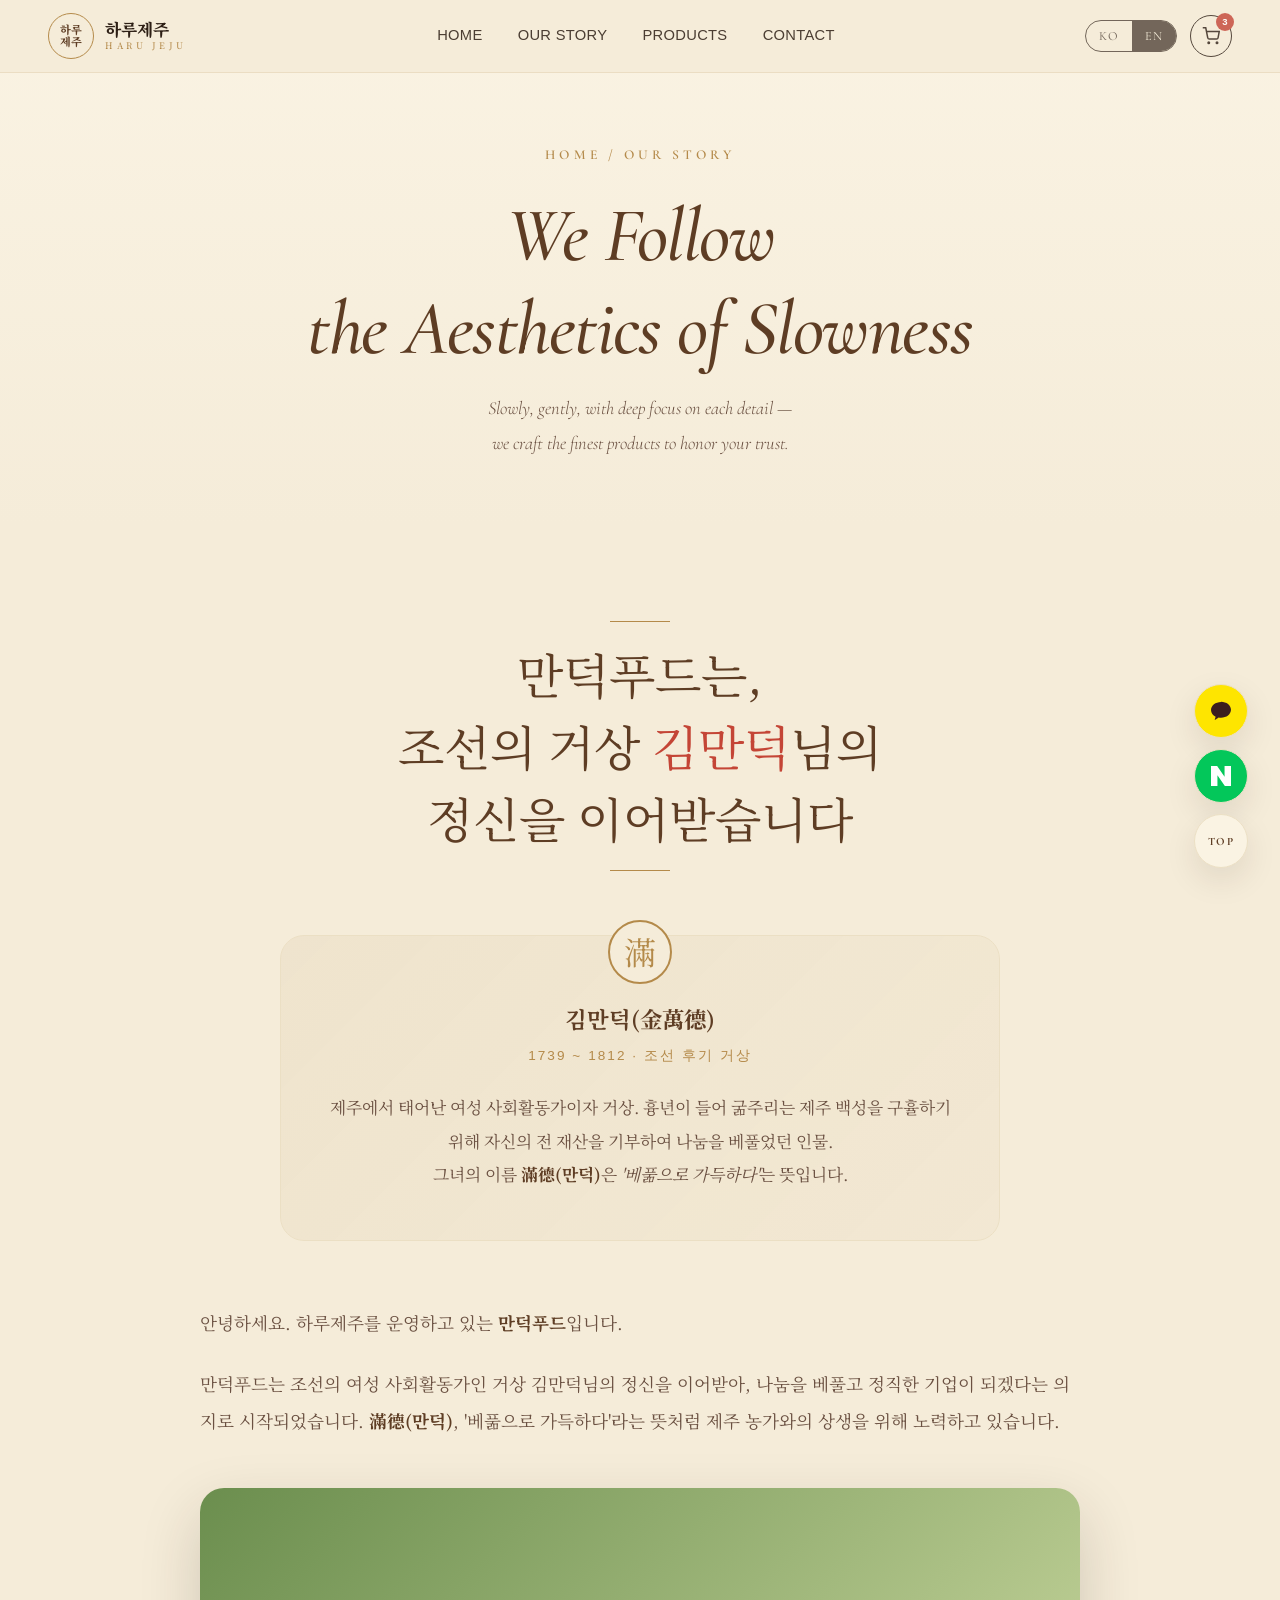
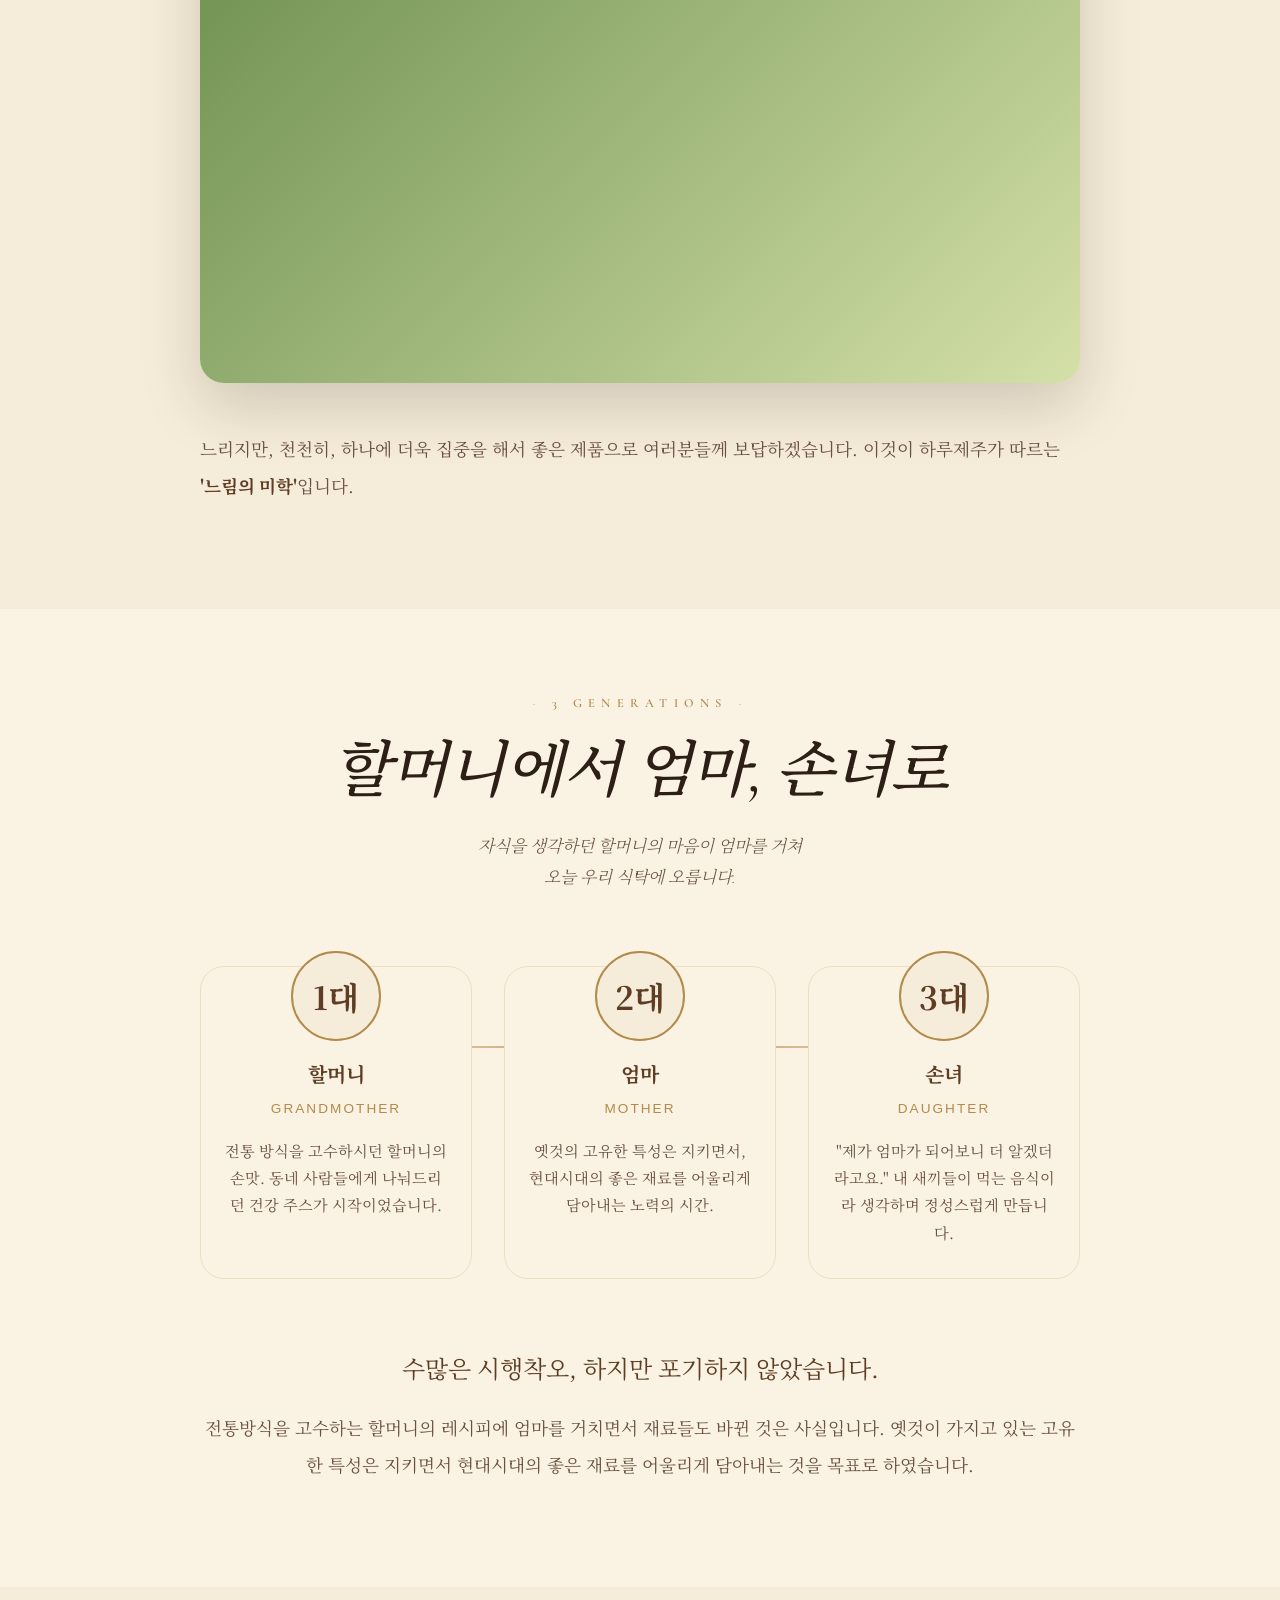
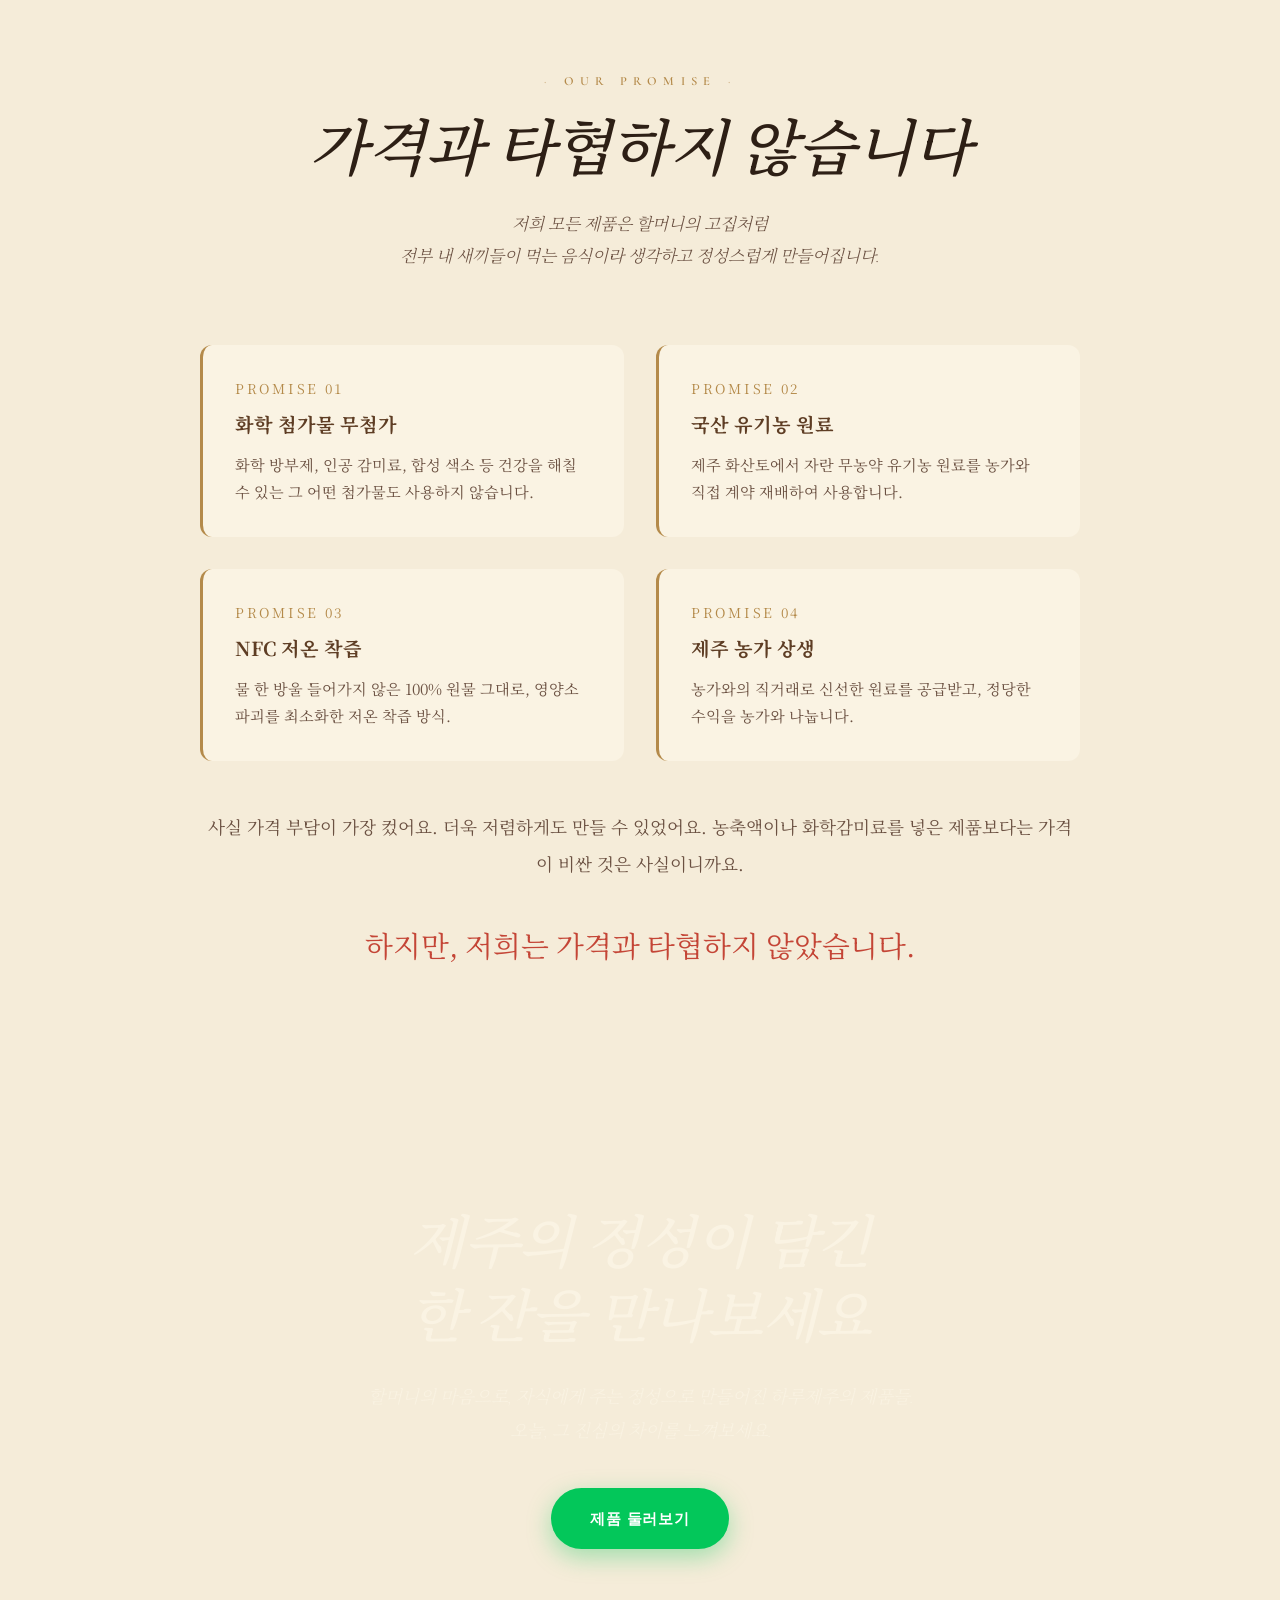
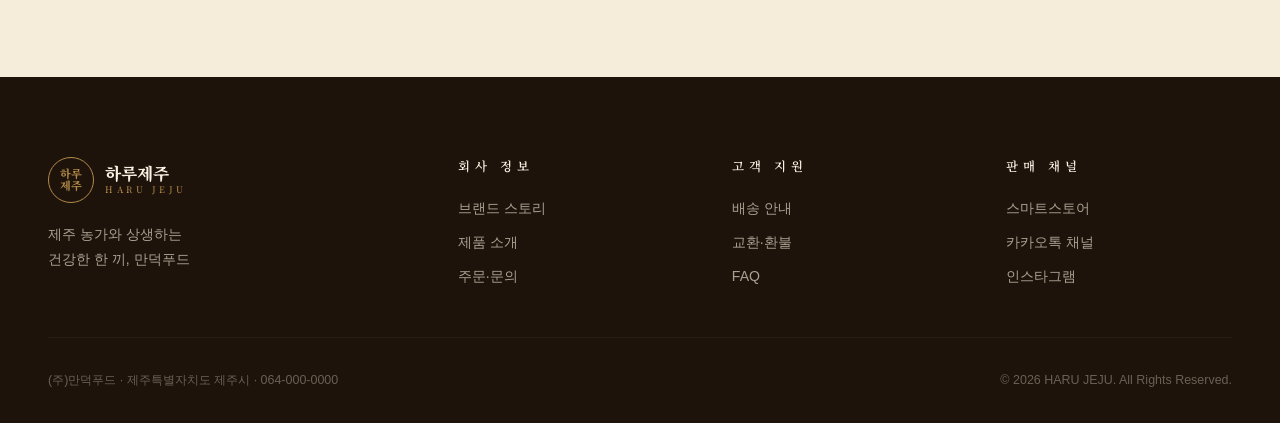
==== pages/about.html @ b0484d88 "Add files via upload" ====
<!DOCTYPE html>
<html lang="ko">
<head>
<meta charset="UTF-8">
<meta name="viewport" content="width=device-width, initial-scale=1.0">
<title>브랜드 스토리 | 하루제주 HARU JEJU</title>
<meta name="description" content="조선 거상 김만덕의 정신을 이어 받은 만덕푸드. 할머니에서 엄마, 그리고 손녀로 이어지는 3대 레시피와 제주 농가와의 상생 이야기.">
<link rel="stylesheet" href="../css/style.css">
<link rel="icon" type="image/svg+xml" href="data:image/svg+xml,%3Csvg xmlns='http://www.w3.org/2000/svg' viewBox='0 0 100 100'%3E%3Ccircle cx='50' cy='50' r='45' fill='%23f5ecd9' stroke='%23b48a4a' stroke-width='3'/%3E%3Ctext x='50' y='62' text-anchor='middle' font-size='40' font-family='serif' fill='%235e3d24' font-weight='bold'%3E하%3C/text%3E%3C/svg%3E">
<style>
  /* About-page only */
  .page-hero {
    padding: 9rem 0 4rem;
    text-align: center;
    background: linear-gradient(180deg, var(--color-paper-light), var(--color-paper));
  }
  .page-hero h1 {
    font-family: var(--font-hand);
    font-size: clamp(3rem, 6vw, 5rem);
    color: var(--color-brown-dark);
    line-height: 1.2;
    margin-bottom: 1rem;
  }
  .page-hero .breadcrumb {
    color: var(--color-gold);
    font-size: 0.85rem;
    letter-spacing: 0.3em;
    text-transform: uppercase;
    margin-bottom: 1.5rem;
  }
  .page-hero p {
    font-family: var(--font-serif);
    font-size: 1.15rem;
    color: var(--color-ink-light);
    max-width: 30em;
    margin: 0 auto;
    line-height: 1.9;
  }

  .story-section {
    padding: 5rem 0;
  }
  .story-section.alt { background: var(--color-paper-light); }

  .story-block {
    max-width: 880px;
    margin: 0 auto;
  }

  .story-block .quote {
    font-family: var(--font-hand);
    font-size: clamp(2rem, 4vw, 3rem);
    color: var(--color-brown-dark);
    text-align: center;
    line-height: 1.5;
    margin-bottom: 3rem;
    position: relative;
  }
  .story-block .quote::before,
  .story-block .quote::after {
    content: '';
    display: block;
    width: 60px; height: 1px;
    background: var(--color-gold);
    margin: 1rem auto;
  }

  .story-block .quote .em { color: var(--color-accent); }

  .story-block p {
    font-family: var(--font-serif);
    font-size: 1.1rem;
    line-height: 2.1;
    color: var(--color-ink-light);
    margin-bottom: 1.5rem;
  }

  .story-block p strong {
    color: var(--color-brown-dark);
    font-weight: 700;
  }

  .story-block .image-wrap {
    margin: 3rem 0;
    border-radius: var(--radius-lg);
    overflow: hidden;
    box-shadow: var(--shadow-lg);
    aspect-ratio: 16/10;
    background-size: cover;
    background-position: center;
  }

  /* 3대 레시피 타임라인 */
  .timeline {
    display: grid;
    grid-template-columns: repeat(3, 1fr);
    gap: 2rem;
    margin: 4rem 0;
    position: relative;
  }
  .timeline::before {
    content: '';
    position: absolute;
    top: 80px;
    left: 12%; right: 12%;
    height: 2px;
    background: linear-gradient(to right, transparent, var(--color-gold), transparent);
    z-index: 0;
  }

  .timeline-item {
    text-align: center;
    background: var(--color-paper-light);
    padding: 2rem 1.5rem;
    border-radius: var(--radius-lg);
    border: 1px solid var(--color-paper-dark);
    position: relative;
    z-index: 1;
  }

  .timeline-item .gen-circle {
    width: 90px; height: 90px;
    border-radius: 50%;
    background: var(--color-paper);
    border: 2.5px solid var(--color-gold);
    margin: -3rem auto 1rem;
    display: grid; place-items: center;
    font-family: var(--font-hand);
    font-size: 2rem;
    font-weight: 700;
    color: var(--color-brown-dark);
  }

  .timeline-item h3 {
    font-family: var(--font-serif);
    font-size: 1.25rem;
    color: var(--color-brown-dark);
    margin-bottom: 0.5rem;
  }

  .timeline-item .role {
    color: var(--color-gold);
    font-size: 0.85rem;
    letter-spacing: 0.15em;
    text-transform: uppercase;
    margin-bottom: 1rem;
  }

  .timeline-item p {
    font-size: 0.95rem;
    color: var(--color-ink-light);
    line-height: 1.8;
    margin: 0;
  }

  /* 김만덕 인용 */
  .manduk-callout {
    background:
      linear-gradient(135deg, rgba(180, 138, 74, 0.08), rgba(180, 138, 74, 0.04));
    border: 1px solid var(--color-paper-dark);
    border-radius: var(--radius-lg);
    padding: 3rem;
    text-align: center;
    margin: 4rem auto;
    max-width: 720px;
    position: relative;
  }
  .manduk-callout::before {
    content: '滿';
    position: absolute;
    top: -1rem; left: 50%;
    transform: translateX(-50%);
    background: var(--color-paper);
    width: 60px; height: 60px;
    display: grid; place-items: center;
    font-family: var(--font-serif);
    font-size: 2rem;
    color: var(--color-gold);
    border: 2px solid var(--color-gold);
    border-radius: 50%;
  }
  .manduk-callout .name {
    font-family: var(--font-serif);
    font-size: 1.4rem;
    color: var(--color-brown-dark);
    margin: 1rem 0 0.5rem;
    font-weight: 700;
  }
  .manduk-callout .epoch {
    font-size: 0.85rem;
    color: var(--color-gold);
    letter-spacing: 0.15em;
    margin-bottom: 1.5rem;
  }
  .manduk-callout p {
    font-family: var(--font-serif);
    font-size: 1.05rem;
    line-height: 2;
    color: var(--color-ink-light);
    margin: 0;
  }

  /* 약속 섹션 */
  .promise-grid {
    display: grid;
    grid-template-columns: repeat(2, 1fr);
    gap: 2rem;
    margin: 3rem 0;
  }
  .promise-card {
    background: var(--color-paper-light);
    padding: 2rem;
    border-radius: var(--radius-md);
    border-left: 3px solid var(--color-gold);
  }
  .promise-card .num {
    font-family: var(--font-serif);
    font-size: 0.85rem;
    color: var(--color-gold);
    letter-spacing: 0.2em;
    margin-bottom: 0.5rem;
  }
  .promise-card h4 {
    font-family: var(--font-serif);
    font-size: 1.2rem;
    color: var(--color-brown-dark);
    margin-bottom: 0.7rem;
    font-weight: 700;
  }
  .promise-card p {
    font-size: 0.95rem;
    color: var(--color-ink-light);
    line-height: 1.8;
    margin: 0;
  }

  @media (max-width: 768px) {
    .timeline { grid-template-columns: 1fr; }
    .timeline::before { display: none; }
    .promise-grid { grid-template-columns: 1fr; }
    .manduk-callout { padding: 2rem 1.5rem; }
  }
</style>
</head>
<body>

<!-- ===== Header ===== -->
<header class="site-header">
  <div class="container header-inner">
    <a href="../index.html" class="brand-logo">
      <span class="logo-mark">하루<br>제주</span>
      <span class="logo-text">
        <span class="ko">하루제주</span>
        <span class="en">HARU JEJU</span>
      </span>
    </a>
    <nav>
      <ul class="main-nav">
        <li><a href="../index.html" data-i18n="nav.home">홈</a></li>
        <li><a href="about.html" data-i18n="nav.about">브랜드 스토리</a></li>
        <li><a href="products.html" data-i18n="nav.products">제품</a></li>
        <li><a href="order.html" data-i18n="nav.order">주문·문의</a></li>
      </ul>
    </nav>
    <div class="header-actions">
      <div class="lang-switch" role="group" aria-label="Language switcher">
        <button class="lang-btn active" data-lang="ko">KO</button>
        <button class="lang-btn" data-lang="en">EN</button>
      </div>
      <a href="https://smartstore.naver.com/mandukfood" target="_blank" rel="noopener" class="btn-cart" aria-label="Cart">
        <svg width="18" height="18" viewBox="0 0 24 24" fill="none" stroke="currentColor" stroke-width="2"><circle cx="9" cy="21" r="1"/><circle cx="20" cy="21" r="1"/><path d="M1 1h4l2.68 13.39a2 2 0 0 0 2 1.61h9.72a2 2 0 0 0 2-1.61L23 6H6"/></svg>
        <span class="cart-count">3</span>
      </a>
    </div>
  </div>
</header>

<!-- ===== Page Hero ===== -->
<section class="page-hero">
  <div class="container">
    <div class="breadcrumb fade-in" data-i18n="about.breadcrumb">HOME / BRAND STORY</div>
    <h1 class="fade-in delay-1" data-i18n="about.hero.title">우리는<br>느림의 미학을 따릅니다</h1>
    <p class="fade-in delay-2" data-i18n="about.hero.subtitle">
      느리지만, 천천히, 하나에 더욱 집중해서<br>
      좋은 제품으로 여러분께 보답하겠습니다.
    </p>
  </div>
</section>

<!-- ===== 김만덕 정신 ===== -->
<section class="story-section">
  <div class="container">
    <div class="story-block">
      <p class="quote reveal">
        만덕푸드는,<br>조선의 거상 <span class="em">김만덕</span>님의<br>정신을 이어받습니다
      </p>

      <div class="manduk-callout reveal">
        <div class="name">김만덕(金萬德)</div>
        <div class="epoch">1739 ~ 1812 · 조선 후기 거상</div>
        <p>
          제주에서 태어난 여성 사회활동가이자 거상. 흉년이 들어 굶주리는
          제주 백성을 구휼하기 위해 자신의 전 재산을 기부하여
          나눔을 베풀었던 인물.<br>
          그녀의 이름 <strong>滿德(만덕)</strong>은 <em>'베풂으로 가득하다'</em>는 뜻입니다.
        </p>
      </div>

      <p>
        안녕하세요. 하루제주를 운영하고 있는 <strong>만덕푸드</strong>입니다.
      </p>
      <p>
        만덕푸드는 조선의 여성 사회활동가인 거상 김만덕님의 정신을 이어받아,
        나눔을 베풀고 정직한 기업이 되겠다는 의지로 시작되었습니다.
        <strong>滿德(만덕)</strong>, '베풂으로 가득하다'라는 뜻처럼
        제주 농가와의 상생을 위해 노력하고 있습니다.
      </p>

      <div class="image-wrap reveal" style="background-image: url('../images/kids-farm.jpg'), linear-gradient(135deg, #6b8e4e, #d4e0a8); aspect-ratio: 16/9;"></div>

      <p>
        느리지만, 천천히, 하나에 더욱 집중을 해서
        좋은 제품으로 여러분들께 보답하겠습니다.
        이것이 하루제주가 따르는 <strong>'느림의 미학'</strong>입니다.
      </p>
    </div>
  </div>
</section>

<!-- ===== 3대 레시피 ===== -->
<section class="story-section alt">
  <div class="container">
    <div class="section-head reveal">
      <span class="label">3 GENERATIONS</span>
      <h2>할머니에서 엄마, 손녀로</h2>
      <p>자식을 생각하던 할머니의 마음이 엄마를 거쳐<br>오늘 우리 식탁에 오릅니다.</p>
    </div>

    <div class="story-block">
      <div class="timeline">
        <div class="timeline-item reveal">
          <div class="gen-circle">1대</div>
          <h3>할머니</h3>
          <div class="role">GRANDMOTHER</div>
          <p>
            전통 방식을 고수하시던 할머니의 손맛.
            동네 사람들에게 나눠드리던
            건강 주스가 시작이었습니다.
          </p>
        </div>
        <div class="timeline-item reveal">
          <div class="gen-circle">2대</div>
          <h3>엄마</h3>
          <div class="role">MOTHER</div>
          <p>
            옛것의 고유한 특성은 지키면서,
            현대시대의 좋은 재료를 어울리게
            담아내는 노력의 시간.
          </p>
        </div>
        <div class="timeline-item reveal">
          <div class="gen-circle">3대</div>
          <h3>손녀</h3>
          <div class="role">DAUGHTER</div>
          <p>
            "제가 엄마가 되어보니 더 알겠더라고요."
            내 새끼들이 먹는 음식이라 생각하며
            정성스럽게 만듭니다.
          </p>
        </div>
      </div>

      <p style="text-align:center; font-family: var(--font-hand); font-size: 1.5rem; color: var(--color-brown-dark); margin: 3rem 0 1rem;">
        수많은 시행착오, 하지만 포기하지 않았습니다.
      </p>
      <p style="text-align:center;">
        전통방식을 고수하는 할머니의 레시피에 엄마를 거치면서 재료들도 바뀐 것은 사실입니다.
        옛것이 가지고 있는 고유한 특성은 지키면서 현대시대의 좋은 재료를 어울리게
        담아내는 것을 목표로 하였습니다.
      </p>
    </div>
  </div>
</section>

<!-- ===== 우리의 약속 ===== -->
<section class="story-section">
  <div class="container">
    <div class="section-head reveal">
      <span class="label">OUR PROMISE</span>
      <h2>가격과 타협하지 않습니다</h2>
      <p>저희 모든 제품은 할머니의 고집처럼<br>전부 내 새끼들이 먹는 음식이라 생각하고 정성스럽게 만들어집니다.</p>
    </div>

    <div class="story-block">
      <div class="promise-grid">
        <div class="promise-card reveal">
          <div class="num">PROMISE 01</div>
          <h4>화학 첨가물 무첨가</h4>
          <p>
            화학 방부제, 인공 감미료, 합성 색소 등
            건강을 해칠 수 있는 그 어떤 첨가물도 사용하지 않습니다.
          </p>
        </div>
        <div class="promise-card reveal">
          <div class="num">PROMISE 02</div>
          <h4>국산 유기농 원료</h4>
          <p>
            제주 화산토에서 자란 무농약 유기농 원료를
            농가와 직접 계약 재배하여 사용합니다.
          </p>
        </div>
        <div class="promise-card reveal">
          <div class="num">PROMISE 03</div>
          <h4>NFC 저온 착즙</h4>
          <p>
            물 한 방울 들어가지 않은 100% 원물 그대로,
            영양소 파괴를 최소화한 저온 착즙 방식.
          </p>
        </div>
        <div class="promise-card reveal">
          <div class="num">PROMISE 04</div>
          <h4>제주 농가 상생</h4>
          <p>
            농가와의 직거래로 신선한 원료를 공급받고,
            정당한 수익을 농가와 나눕니다.
          </p>
        </div>
      </div>

      <p style="text-align:center; margin-top:3rem;">
        사실 가격 부담이 가장 컸어요. 더욱 저렴하게도 만들 수 있었어요.
        농축액이나 화학감미료를 넣은 제품보다는 가격이 비싼 것은 사실이니까요.
      </p>
      <p style="text-align:center; font-family: var(--font-hand); font-size: 1.8rem; color: var(--color-accent); margin-top: 2rem;">
        하지만, 저희는 가격과 타협하지 않았습니다.
      </p>
    </div>
  </div>
</section>

<!-- ===== CTA ===== -->
<section class="section-cta">
  <div class="container">
    <div class="cta-content reveal">
      <h2>제주의 정성이 담긴<br>한 잔을 만나보세요</h2>
      <p>할머니의 마음으로, 자식에게 주는 정성으로 만들어진 하루제주의 제품들.<br>
        오늘, 그 진심의 차이를 느껴보세요.</p>
      <a href="products.html" class="btn btn-naver">
        제품 둘러보기
      </a>
    </div>
  </div>
</section>

<!-- ===== Footer (간략) ===== -->
<footer class="site-footer">
  <div class="container">
    <div class="footer-grid">
      <div class="footer-brand">
        <a href="../index.html" class="brand-logo">
          <span class="logo-mark">하루<br>제주</span>
          <span class="logo-text">
            <span class="ko">하루제주</span>
            <span class="en">HARU JEJU</span>
          </span>
        </a>
        <p>제주 농가와 상생하는<br>건강한 한 끼, 만덕푸드</p>
      </div>
      <div class="footer-col">
        <h4>회사 정보</h4>
        <ul>
          <li><a href="about.html">브랜드 스토리</a></li>
          <li><a href="products.html">제품 소개</a></li>
          <li><a href="order.html">주문·문의</a></li>
        </ul>
      </div>
      <div class="footer-col">
        <h4>고객 지원</h4>
        <ul>
          <li><a href="order.html#shipping">배송 안내</a></li>
          <li><a href="order.html#exchange">교환·환불</a></li>
          <li><a href="order.html#faq">FAQ</a></li>
        </ul>
      </div>
      <div class="footer-col">
        <h4>판매 채널</h4>
        <ul>
          <li><a href="https://smartstore.naver.com/mandukfood" target="_blank" rel="noopener">스마트스토어</a></li>
          <li><a href="#">카카오톡 채널</a></li>
          <li><a href="#">인스타그램</a></li>
        </ul>
      </div>
    </div>
    <div class="footer-bottom">
      <div>(주)만덕푸드 · 제주특별자치도 제주시 · 064-000-0000</div>
      <div>© 2026 HARU JEJU. All Rights Reserved.</div>
    </div>
  </div>
</footer>

<div class="fab-group">
    <a href="https://pf.kakao.com/" target="_blank" rel="noopener" class="fab kakao">
    <svg width="24" height="24" viewBox="0 0 24 24" fill="currentColor"><path d="M12 3C6.48 3 2 6.58 2 11c0 2.83 1.83 5.31 4.6 6.74-.13.46-.81 2.84-.85 3.06 0 0-.02.14.07.19s.2.01.2.01c.27-.04 3.13-2.04 3.62-2.39.78.12 1.59.2 2.36.2 5.52 0 10-3.58 10-8s-4.48-8-10-8z"/></svg>
  </a>
  <a href="https://smartstore.naver.com/mandukfood" target="_blank" rel="noopener" class="fab naver">
    <svg width="20" height="20" viewBox="0 0 24 24" fill="currentColor"><path d="M16.273 12.845L7.376 0H0v24h7.726V11.156L16.624 24H24V0h-7.727v12.845z"/></svg>
  </a>
  <button class="fab top">TOP</button>
</div>

<script src="../js/i18n.js"></script>
<script src="../js/main.js"></script>
</body>
</html>
---- css/style.css ----
/* ============================================
   하루제주 (HARU JEJU) - Cinematic v2
   ============================================ */

@import url('https://fonts.googleapis.com/css2?family=Cormorant+Garamond:wght@300;400;500;600;700&family=Nanum+Myeongjo:wght@400;700;800&family=Noto+Serif+KR:wght@300;400;500;700;900&family=Gaegu:wght@400;700&family=Pretendard:wght@300;400;500;600;700;800&display=swap');

:root {
  /* Brand Colors */
  --paper: #f5ecd9;
  --paper-light: #faf3e3;
  --paper-dark: #ebdfc4;
  --ink: #2d1f15;
  --ink-mid: #4a3528;
  --ink-light: #6b5142;
  --brown: #8b5e3c;
  --brown-dark: #5e3d24;
  --gold: #b48a4a;
  --gold-light: #d4b478;
  --jeju-green: #6b8e4e;
  --jeju-green-dark: #4a6b35;
  --stone: #6e6357;
  --accent: #c44536;
  --white: #ffffff;
  --black: #000000;

  /* Typography */
  --font-serif-ko: 'Noto Serif KR', 'Nanum Myeongjo', serif;
  --font-serif-en: 'Cormorant Garamond', 'Noto Serif KR', serif;
  --font-sans: 'Pretendard', 'Noto Sans KR', -apple-system, sans-serif;
  --font-hand: 'Gaegu', 'Nanum Pen Script', cursive;

  /* Layout */
  --container-max: 1320px;
  --container-pad: clamp(1.25rem, 4vw, 3rem);
  --section-pad: clamp(5rem, 10vw, 9rem);

  /* Effects */
  --shadow-sm: 0 2px 12px rgba(45, 31, 21, 0.06);
  --shadow-md: 0 12px 32px rgba(45, 31, 21, 0.1);
  --shadow-lg: 0 24px 60px rgba(45, 31, 21, 0.18);
  --shadow-xl: 0 40px 80px rgba(45, 31, 21, 0.25);

  --radius-sm: 6px;
  --radius-md: 12px;
  --radius-lg: 24px;
  --radius-pill: 999px;

  --ease: cubic-bezier(0.2, 0.8, 0.2, 1);
  --ease-soft: cubic-bezier(0.4, 0, 0.2, 1);

  /* Backward-compat aliases (for inline styles in sub-pages) */
  --color-paper: var(--paper);
  --color-paper-light: var(--paper-light);
  --color-paper-dark: var(--paper-dark);
  --color-ink: var(--ink);
  --color-ink-light: var(--ink-light);
  --color-brown-dark: var(--brown-dark);
  --color-gold: var(--gold);
  --color-accent: var(--accent);
  --font-serif: var(--font-serif-ko);
  --font-hand: var(--font-serif-ko);
}

* { box-sizing: border-box; margin: 0; padding: 0; }

html { scroll-behavior: smooth; font-size: 16px; }

body {
  font-family: var(--font-sans);
  color: var(--ink);
  background: var(--paper);
  line-height: 1.65;
  letter-spacing: -0.01em;
  overflow-x: hidden;
  -webkit-font-smoothing: antialiased;
}

body.lang-en {
  letter-spacing: 0;
}

img { max-width: 100%; height: auto; display: block; }
a { color: inherit; text-decoration: none; transition: color 0.3s var(--ease); }
button { font-family: inherit; cursor: pointer; border: none; background: none; }

/* ============================================
   Container
   ============================================ */
.container {
  width: 100%;
  max-width: var(--container-max);
  margin: 0 auto;
  padding: 0 var(--container-pad);
}

/* ============================================
   Header — Transparent over Hero
   ============================================ */
.site-header {
  position: fixed;
  top: 0; left: 0; right: 0;
  z-index: 100;
  padding: 1.4rem 0;
  transition: all 0.4s var(--ease-soft);
}

.site-header.transparent {
  background: linear-gradient(180deg, rgba(0,0,0,0.35), transparent);
  color: var(--white);
}

.site-header.scrolled {
  background: rgba(245, 236, 217, 0.96);
  backdrop-filter: blur(16px);
  -webkit-backdrop-filter: blur(16px);
  border-bottom: 1px solid rgba(180, 138, 74, 0.15);
  padding: 0.8rem 0;
  color: var(--ink);
}

.header-inner {
  display: flex;
  align-items: center;
  justify-content: space-between;
  gap: 2rem;
}

.brand-logo {
  display: flex;
  align-items: center;
  gap: 0.7rem;
  font-family: var(--font-serif-ko);
  font-weight: 800;
}

.brand-logo .logo-mark {
  width: 46px; height: 46px;
  border-radius: 50%;
  background: rgba(245, 236, 217, 0.95);
  border: 1.5px solid var(--gold);
  display: grid; place-items: center;
  font-size: 0.7rem;
  line-height: 1.05;
  text-align: center;
  color: var(--brown-dark);
  font-weight: 800;
  letter-spacing: 0;
}

.transparent .brand-logo .logo-mark {
  background: rgba(255, 255, 255, 0.15);
  border-color: rgba(255, 255, 255, 0.6);
  color: var(--white);
  backdrop-filter: blur(8px);
}

.brand-logo .logo-text {
  display: flex;
  flex-direction: column;
  line-height: 1.05;
  font-size: 1.1rem;
}
.brand-logo .logo-text .ko { font-size: 1.05rem; }
.brand-logo .logo-text .en {
  font-size: 0.55rem;
  letter-spacing: 0.4em;
  font-weight: 500;
  color: var(--gold);
  margin-top: 2px;
}

.transparent .brand-logo .logo-text .en { color: rgba(255, 255, 255, 0.8); }

/* Navigation */
.main-nav {
  display: flex;
  gap: 2.2rem;
  list-style: none;
  font-size: 0.92rem;
  font-weight: 500;
  letter-spacing: 0.02em;
}

.main-nav a {
  position: relative;
  padding: 0.4rem 0;
  opacity: 0.85;
  transition: opacity 0.3s var(--ease);
}
.main-nav a:hover { opacity: 1; }
.main-nav a::after {
  content: '';
  position: absolute;
  left: 50%; bottom: -2px;
  width: 0; height: 1.5px;
  background: currentColor;
  transform: translateX(-50%);
  transition: width 0.3s var(--ease);
}
.main-nav a:hover::after { width: 100%; }

/* Header actions — language switch + cart */
.header-actions {
  display: flex;
  gap: 0.4rem;
  align-items: center;
}

.lang-switch {
  display: flex;
  align-items: center;
  border: 1px solid currentColor;
  border-radius: var(--radius-pill);
  overflow: hidden;
  opacity: 0.65;
  transition: opacity 0.3s var(--ease);
  font-family: var(--font-serif-en);
  font-size: 0.78rem;
  font-weight: 600;
  letter-spacing: 0.1em;
}
.lang-switch:hover { opacity: 1; }

.lang-btn {
  padding: 0.45rem 0.8rem;
  color: currentColor;
  transition: all 0.3s var(--ease);
  font-family: inherit;
  font-size: inherit;
  letter-spacing: inherit;
}
.lang-btn.active {
  background: currentColor;
  color: var(--paper);
}
.transparent .lang-btn.active { color: var(--ink); background: var(--white); }
.scrolled .lang-btn.active { color: var(--paper); background: var(--ink); }

.btn-cart {
  width: 42px; height: 42px;
  display: grid; place-items: center;
  border-radius: 50%;
  border: 1px solid currentColor;
  position: relative;
  opacity: 0.8;
  transition: all 0.3s var(--ease);
  margin-left: 0.4rem;
}
.btn-cart:hover { opacity: 1; transform: scale(1.05); }

.btn-cart .cart-count {
  position: absolute;
  top: -3px; right: -3px;
  background: var(--accent);
  color: white;
  font-size: 0.6rem;
  width: 18px; height: 18px;
  border-radius: 50%;
  display: grid; place-items: center;
  font-weight: 700;
}

.menu-toggle {
  display: none;
  width: 42px; height: 42px;
  border-radius: 50%;
  border: 1px solid currentColor;
  color: currentColor;
}

/* ============================================
   HERO — Cinematic Full-Screen
   ============================================ */
.hero {
  position: relative;
  min-height: 100vh;
  display: flex;
  align-items: center;
  justify-content: center;
  text-align: center;
  color: var(--white);
  overflow: hidden;
  isolation: isolate;
}

/* Hero Background — uses photo if available, otherwise rich gradient */
.hero-bg {
  position: absolute;
  inset: 0;
  z-index: -2;
  background-image:
    url('images/hero-cabbage-jeju.jpg');
  background-size: cover;
  background-position: center;
  /* Slow zoom animation */
  animation: heroZoom 20s var(--ease-soft) infinite alternate;
}

/* Beautiful fallback gradient if photo missing */
.hero-bg::before {
  content: '';
  position: absolute;
  inset: 0;
  background:
    radial-gradient(ellipse at 30% 30%, rgba(255, 195, 100, 0.5) 0%, transparent 50%),
    radial-gradient(ellipse at 70% 60%, rgba(107, 142, 78, 0.7) 0%, transparent 60%),
    linear-gradient(135deg, #2d4a2d 0%, #5e7c3e 30%, #b48a4a 70%, #d4a76a 100%);
  z-index: -1;
}

@keyframes heroZoom {
  0% { transform: scale(1); }
  100% { transform: scale(1.08); }
}

/* Dark overlay for text legibility */
.hero-overlay {
  position: absolute;
  inset: 0;
  z-index: -1;
  background:
    linear-gradient(180deg, rgba(0,0,0,0.35) 0%, rgba(0,0,0,0.15) 35%, rgba(0,0,0,0.45) 100%),
    linear-gradient(135deg, rgba(94, 61, 36, 0.25), rgba(45, 31, 21, 0.4));
}

/* Subtle grain texture */
.hero-overlay::after {
  content: '';
  position: absolute;
  inset: 0;
  opacity: 0.15;
  mix-blend-mode: overlay;
  background-image: url("data:image/svg+xml,%3Csvg viewBox='0 0 200 200' xmlns='http://www.w3.org/2000/svg'%3E%3Cfilter id='n'%3E%3CfeTurbulence type='fractalNoise' baseFrequency='0.85' numOctaves='2' stitchTiles='stitch'/%3E%3C/filter%3E%3Crect width='100%25' height='100%25' filter='url(%23n)'/%3E%3C/svg%3E");
}

.hero-content {
  position: relative;
  z-index: 1;
  max-width: 920px;
  padding: 8rem var(--container-pad) 6rem;
}

.hero-eyebrow {
  display: inline-flex;
  align-items: center;
  gap: 1rem;
  font-family: var(--font-serif-en);
  font-size: 0.78rem;
  letter-spacing: 0.5em;
  font-weight: 500;
  text-transform: uppercase;
  margin-bottom: 2rem;
  opacity: 0.85;
}
.hero-eyebrow::before,
.hero-eyebrow::after {
  content: '';
  width: 40px; height: 1px;
  background: rgba(255, 255, 255, 0.7);
}

.hero-title {
  font-family: var(--font-serif-ko);
  font-weight: 300;
  font-size: clamp(2.5rem, 7vw, 5.8rem);
  line-height: 1.18;
  letter-spacing: -0.02em;
  margin-bottom: 2rem;
  text-shadow: 0 2px 20px rgba(0, 0, 0, 0.3);
}

body.lang-en .hero-title {
  font-family: var(--font-serif-en);
  font-weight: 400;
  font-size: clamp(2.8rem, 8vw, 6.8rem);
  letter-spacing: -0.01em;
  line-height: 1.05;
}

.hero-title .line {
  display: block;
}
.hero-title .em {
  font-weight: 700;
  font-style: italic;
}

.hero-subtitle {
  font-family: var(--font-serif-ko);
  font-size: clamp(1rem, 1.4vw, 1.2rem);
  line-height: 1.9;
  font-weight: 300;
  opacity: 0.95;
  max-width: 28em;
  margin: 0 auto 3rem;
  text-shadow: 0 2px 12px rgba(0, 0, 0, 0.3);
}

body.lang-en .hero-subtitle {
  font-family: var(--font-serif-en);
  font-size: clamp(1.05rem, 1.4vw, 1.25rem);
  font-style: italic;
  font-weight: 400;
}

.hero-cta {
  display: flex;
  gap: 1rem;
  justify-content: center;
  flex-wrap: wrap;
}

/* Buttons */
.btn {
  display: inline-flex;
  align-items: center;
  gap: 0.7rem;
  padding: 1.05rem 2.4rem;
  border-radius: var(--radius-pill);
  font-weight: 600;
  font-size: 0.95rem;
  letter-spacing: 0.05em;
  transition: all 0.4s var(--ease);
  border: 1.5px solid transparent;
  white-space: nowrap;
  cursor: pointer;
  font-family: inherit;
}

.btn-primary {
  background: var(--white);
  color: var(--ink);
  box-shadow: 0 8px 24px rgba(0, 0, 0, 0.18);
}
.btn-primary:hover {
  background: var(--paper-light);
  transform: translateY(-2px);
  box-shadow: 0 16px 40px rgba(0, 0, 0, 0.22);
}

.btn-outline {
  background: rgba(255, 255, 255, 0.08);
  color: var(--white);
  border-color: rgba(255, 255, 255, 0.5);
  backdrop-filter: blur(8px);
}
.btn-outline:hover {
  background: rgba(255, 255, 255, 0.15);
  border-color: var(--white);
}

.btn-dark {
  background: var(--brown-dark);
  color: var(--paper-light);
  box-shadow: var(--shadow-md);
}
.btn-dark:hover {
  background: var(--ink);
  transform: translateY(-2px);
  box-shadow: var(--shadow-lg);
}

.btn-secondary {
  background: transparent;
  color: var(--brown-dark);
  border-color: var(--brown-dark);
}
.btn-secondary:hover {
  background: var(--brown-dark);
  color: var(--paper-light);
}

.btn-naver {
  background: #03c75a;
  color: white;
  box-shadow: 0 8px 24px rgba(3, 199, 90, 0.35);
}
.btn-naver:hover {
  background: #02b250;
  transform: translateY(-2px);
}

/* Hero scroll indicator */
.hero-scroll {
  position: absolute;
  bottom: 2.5rem;
  left: 50%;
  transform: translateX(-50%);
  display: flex;
  flex-direction: column;
  align-items: center;
  gap: 0.7rem;
  font-family: var(--font-serif-en);
  font-size: 0.7rem;
  letter-spacing: 0.4em;
  opacity: 0.7;
  z-index: 1;
}
.hero-scroll::after {
  content: '';
  width: 1px;
  height: 50px;
  background: linear-gradient(to bottom, currentColor, transparent);
  animation: scrollLine 2s infinite;
}
@keyframes scrollLine {
  0% { transform: scaleY(0); transform-origin: top; }
  50% { transform: scaleY(1); transform-origin: top; }
  50.01% { transform-origin: bottom; }
  100% { transform: scaleY(0); transform-origin: bottom; }
}

/* ============================================
   Section Headers
   ============================================ */
section { position: relative; }

.section-head {
  text-align: center;
  margin-bottom: 4.5rem;
}

.section-head .label {
  display: inline-block;
  font-family: var(--font-serif-en);
  color: var(--gold);
  font-size: 0.78rem;
  letter-spacing: 0.5em;
  text-transform: uppercase;
  margin-bottom: 1.2rem;
  font-weight: 600;
}
.section-head .label::before,
.section-head .label::after {
  content: '·';
  color: var(--gold);
  margin: 0 0.7rem;
  opacity: 0.5;
}

.section-head h2 {
  font-family: var(--font-serif-ko);
  font-size: clamp(2rem, 4.5vw, 3.4rem);
  line-height: 1.3;
  letter-spacing: -0.02em;
  color: var(--ink);
  margin-bottom: 1.2rem;
  font-weight: 400;
}
body.lang-en .section-head h2 {
  font-family: var(--font-serif-en);
  font-weight: 500;
  font-style: italic;
  font-size: clamp(2.2rem, 5vw, 3.8rem);
}

.section-head p {
  font-family: var(--font-serif-ko);
  font-size: 1.05rem;
  color: var(--ink-light);
  max-width: 38em;
  margin: 0 auto;
  line-height: 1.9;
  font-weight: 300;
}
body.lang-en .section-head p {
  font-family: var(--font-serif-en);
  font-style: italic;
}

/* ============================================
   Brand Story Section
   ============================================ */
.section-story {
  padding: var(--section-pad) 0;
  background: var(--paper);
  position: relative;
}

.section-story::before {
  content: '';
  position: absolute;
  top: 0; left: 0; right: 0;
  height: 80px;
  background: linear-gradient(to bottom, rgba(0,0,0,0.05), transparent);
  pointer-events: none;
}

.story-grid {
  display: grid;
  grid-template-columns: 1fr 1.15fr;
  gap: 5rem;
  align-items: center;
}

.story-image {
  aspect-ratio: 3/4;
  border-radius: var(--radius-lg);
  background-size: cover;
  background-position: center;
  background-image: url('images/kids-farm.jpg');
  background-color: var(--jeju-green-dark);
  box-shadow: var(--shadow-lg);
  position: relative;
  overflow: hidden;
}
.story-image::before {
  content: '';
  position: absolute;
  inset: 0;
  background:
    linear-gradient(180deg, transparent 60%, rgba(45, 31, 21, 0.4)),
    linear-gradient(135deg, rgba(107, 142, 78, 0.2), rgba(180, 138, 74, 0.2));
  mix-blend-mode: multiply;
}
.story-image::after {
  content: '';
  position: absolute;
  top: -25px; left: -25px;
  width: 50%; height: 50%;
  border: 1.5px solid var(--gold);
  border-right: 0; border-bottom: 0;
  opacity: 0.6;
}

.story-text .label-wrap {
  margin-bottom: 1.5rem;
}
.story-text .label {
  display: inline-block;
  font-family: var(--font-serif-en);
  color: var(--gold);
  font-size: 0.78rem;
  letter-spacing: 0.5em;
  text-transform: uppercase;
  font-weight: 600;
}

.story-text h2 {
  font-family: var(--font-serif-ko);
  font-size: clamp(2rem, 4vw, 3rem);
  line-height: 1.35;
  letter-spacing: -0.02em;
  color: var(--ink);
  margin-bottom: 2rem;
  font-weight: 400;
}
body.lang-en .story-text h2 {
  font-family: var(--font-serif-en);
  font-weight: 500;
  font-style: italic;
}
.story-text h2 .em { color: var(--accent); }

.story-text p {
  font-family: var(--font-serif-ko);
  font-size: 1.05rem;
  line-height: 2;
  color: var(--ink-light);
  margin-bottom: 1.5rem;
  font-weight: 300;
}
body.lang-en .story-text p {
  font-family: var(--font-serif-en);
}

.story-values {
  display: grid;
  grid-template-columns: repeat(3, 1fr);
  gap: 1.5rem;
  margin-top: 3rem;
  padding-top: 3rem;
  border-top: 1px solid var(--paper-dark);
}

.value-item { text-align: center; }
.value-item .icon {
  width: 56px; height: 56px;
  margin: 0 auto 1rem;
  border-radius: 50%;
  background: var(--paper-light);
  display: grid; place-items: center;
  font-size: 1.4rem;
  border: 1px solid var(--gold-light);
}
.value-item h4 {
  font-family: var(--font-serif-ko);
  font-size: 0.95rem;
  font-weight: 700;
  color: var(--brown-dark);
  margin-bottom: 0.4rem;
}
body.lang-en .value-item h4 { font-family: var(--font-serif-en); font-weight: 600; }
.value-item p {
  font-size: 0.85rem;
  color: var(--ink-light);
  margin: 0;
  line-height: 1.6;
}

/* ============================================
   Products Section
   ============================================ */
.section-products {
  padding: var(--section-pad) 0;
  background: linear-gradient(180deg, var(--paper) 0%, var(--paper-light) 100%);
}

.product-tabs {
  display: flex;
  flex-wrap: wrap;
  justify-content: center;
  gap: 0.4rem;
  margin-bottom: 3.5rem;
}

.tab-btn {
  padding: 0.7rem 1.5rem;
  border-radius: var(--radius-pill);
  font-size: 0.92rem;
  font-weight: 500;
  letter-spacing: 0.05em;
  color: var(--ink-light);
  border: 1px solid transparent;
  background: transparent;
  transition: all 0.3s var(--ease);
}
.tab-btn:hover { color: var(--brown-dark); background: rgba(180, 138, 74, 0.08); }
.tab-btn.active {
  background: var(--ink);
  color: var(--paper-light);
  border-color: var(--ink);
}

.product-grid {
  display: grid;
  grid-template-columns: repeat(auto-fill, minmax(280px, 1fr));
  gap: 2rem;
}

.product-card {
  background: var(--paper-light);
  border-radius: var(--radius-md);
  overflow: hidden;
  border: 1px solid transparent;
  transition: all 0.4s var(--ease);
  cursor: pointer;
  position: relative;
}
.product-card:hover {
  transform: translateY(-8px);
  box-shadow: var(--shadow-lg);
  border-color: var(--gold-light);
}

.product-card .card-image {
  aspect-ratio: 1;
  background-size: cover;
  background-position: center;
  background-color: var(--paper-dark);
  position: relative;
  overflow: hidden;
  transition: transform 0.6s var(--ease);
}
.product-card:hover .card-image {
  transform: scale(1.05);
}
.product-card .card-image::before {
  content: '';
  position: absolute; inset: 0;
  background: linear-gradient(to bottom, transparent 60%, rgba(45, 31, 21, 0.1));
}

.product-badge {
  position: absolute;
  top: 1rem; left: 1rem;
  background: var(--accent);
  color: white;
  padding: 0.3rem 0.8rem;
  border-radius: var(--radius-pill);
  font-size: 0.7rem;
  font-weight: 700;
  letter-spacing: 0.08em;
  z-index: 2;
}
.product-badge.organic { background: var(--jeju-green); }
.product-badge.best { background: var(--brown-dark); }

.product-info { padding: 1.5rem 1.5rem 1.7rem; }

.product-category {
  font-family: var(--font-serif-en);
  font-size: 0.7rem;
  color: var(--gold);
  letter-spacing: 0.2em;
  text-transform: uppercase;
  margin-bottom: 0.6rem;
  font-weight: 600;
}

.product-name {
  font-family: var(--font-serif-ko);
  font-size: 1rem;
  font-weight: 700;
  color: var(--ink);
  margin-bottom: 0.6rem;
  line-height: 1.5;
  min-height: 3em;
  display: -webkit-box;
  -webkit-line-clamp: 2;
  -webkit-box-orient: vertical;
  overflow: hidden;
  letter-spacing: -0.01em;
}
body.lang-en .product-name { font-family: var(--font-serif-en); font-weight: 500; }

.product-meta {
  display: flex;
  align-items: center;
  gap: 0.4rem;
  font-size: 0.78rem;
  color: var(--ink-light);
  margin-bottom: 1rem;
}
.product-meta .star { color: #f59e0b; }

.product-price {
  display: flex;
  align-items: baseline;
  gap: 0.5rem;
  flex-wrap: wrap;
}
.product-price .discount {
  color: var(--accent);
  font-weight: 800;
  font-size: 0.9rem;
}
.product-price .original {
  color: var(--ink-light);
  text-decoration: line-through;
  font-size: 0.82rem;
  opacity: 0.7;
}
.product-price .current {
  font-family: var(--font-serif-en);
  font-size: 1.35rem;
  font-weight: 700;
  color: var(--ink);
  margin-left: auto;
  letter-spacing: -0.01em;
}

/* ============================================
   Process Section
   ============================================ */
.section-process {
  padding: var(--section-pad) 0;
  background: var(--paper-light);
}

.process-grid {
  display: grid;
  grid-template-columns: repeat(4, 1fr);
  gap: 2rem;
  margin-top: 3rem;
}

.process-step {
  text-align: center;
  position: relative;
  padding: 0 0.5rem;
}

.process-step .num {
  font-family: var(--font-serif-en);
  font-size: 4rem;
  font-weight: 300;
  color: var(--paper-dark);
  line-height: 1;
  margin-bottom: 1.2rem;
  letter-spacing: -0.04em;
}

.process-step .icon-circle {
  width: 80px; height: 80px;
  margin: 0 auto 1.5rem;
  border-radius: 50%;
  background: var(--paper);
  border: 1.5px solid var(--gold-light);
  display: grid; place-items: center;
  font-size: 1.8rem;
  transition: all 0.4s var(--ease);
}
.process-step:hover .icon-circle {
  border-color: var(--gold);
  transform: rotate(-5deg) scale(1.05);
}

.process-step h3 {
  font-family: var(--font-serif-ko);
  font-size: 1.1rem;
  font-weight: 700;
  color: var(--brown-dark);
  margin-bottom: 0.7rem;
  letter-spacing: -0.01em;
}
body.lang-en .process-step h3 { font-family: var(--font-serif-en); font-weight: 600; }

.process-step p {
  font-size: 0.9rem;
  color: var(--ink-light);
  line-height: 1.8;
  font-weight: 300;
}

.process-step:not(:last-child)::after {
  content: '→';
  position: absolute;
  top: 5rem; right: -1rem;
  color: var(--gold);
  font-size: 1.3rem;
  opacity: 0.5;
}

/* ============================================
   CTA Section
   ============================================ */
.section-cta {
  padding: var(--section-pad) 0;
  background:
    linear-gradient(135deg, rgba(45, 31, 21, 0.92) 0%, rgba(94, 61, 36, 0.95) 100%),
    url('images/jeju-dolharubang.jpg');
  background-size: cover;
  background-position: center;
  background-attachment: fixed;
  color: var(--paper-light);
  text-align: center;
  position: relative;
}

@supports not (background-attachment: fixed) {
  .section-cta { background-attachment: scroll; }
}

.cta-content { position: relative; z-index: 2; }
.cta-content .label {
  display: inline-block;
  font-family: var(--font-serif-en);
  color: var(--gold-light);
  font-size: 0.78rem;
  letter-spacing: 0.5em;
  text-transform: uppercase;
  margin-bottom: 1.5rem;
  font-weight: 600;
}
.cta-content h2 {
  font-family: var(--font-serif-ko);
  font-size: clamp(2.2rem, 4.5vw, 3.6rem);
  line-height: 1.3;
  margin-bottom: 1.5rem;
  font-weight: 400;
  letter-spacing: -0.02em;
}
body.lang-en .cta-content h2 {
  font-family: var(--font-serif-en);
  font-weight: 500;
  font-style: italic;
}
.cta-content p {
  font-family: var(--font-serif-ko);
  font-size: 1.1rem;
  margin-bottom: 2.5rem;
  opacity: 0.9;
  max-width: 36em;
  margin-left: auto;
  margin-right: auto;
  line-height: 1.9;
  font-weight: 300;
}
body.lang-en .cta-content p { font-family: var(--font-serif-en); font-style: italic; }

/* ============================================
   Footer
   ============================================ */
.site-footer {
  padding: 5rem 0 2rem;
  background: #1d130b;
  color: rgba(245, 236, 217, 0.65);
  font-size: 0.88rem;
  font-weight: 300;
}

.footer-grid {
  display: grid;
  grid-template-columns: 1.6fr 1fr 1fr 1fr;
  gap: 3rem;
  margin-bottom: 3rem;
}

.footer-brand .brand-logo {
  color: var(--paper-light);
  margin-bottom: 1.2rem;
}
.footer-brand .brand-logo .logo-mark {
  background: transparent;
  color: var(--gold);
  border-color: var(--gold);
}
.footer-brand p {
  line-height: 1.8;
  margin-bottom: 0.8rem;
}
.footer-brand .tagline {
  font-family: var(--font-serif-en);
  font-style: italic;
  font-size: 0.85rem;
  opacity: 0.5;
}

.footer-col h4 {
  font-family: var(--font-serif-en);
  color: var(--paper-light);
  font-size: 0.78rem;
  letter-spacing: 0.4em;
  margin-bottom: 1.2rem;
  font-weight: 600;
  text-transform: uppercase;
}

.footer-col ul {
  list-style: none;
  display: flex;
  flex-direction: column;
  gap: 0.7rem;
}
.footer-col a:hover { color: var(--gold-light); }

.footer-bottom {
  border-top: 1px solid rgba(245, 236, 217, 0.08);
  padding-top: 2rem;
  display: flex;
  justify-content: space-between;
  flex-wrap: wrap;
  gap: 1rem;
  font-size: 0.78rem;
  opacity: 0.55;
  line-height: 1.7;
}

/* ============================================
   Floating Action Buttons
   ============================================ */
.fab-group {
  position: fixed;
  bottom: 2rem; right: 2rem;
  display: flex;
  flex-direction: column;
  gap: 0.7rem;
  z-index: 50;
}

.fab {
  width: 54px; height: 54px;
  border-radius: 50%;
  display: grid; place-items: center;
  font-size: 1.3rem;
  box-shadow: var(--shadow-md);
  transition: all 0.3s var(--ease);
  background: var(--paper-light);
  color: var(--brown-dark);
  border: 1px solid var(--paper-dark);
}
.fab:hover { transform: scale(1.08); box-shadow: var(--shadow-lg); }
.fab.kakao { background: #fee500; color: #3c1e1e; }
.fab.naver { background: #03c75a; color: white; }
.fab.top { font-family: var(--font-serif-en); font-size: 0.7rem; font-weight: 700; letter-spacing: 0.1em; }

/* ============================================
   Page Hero (sub-pages)
   ============================================ */
.page-hero {
  padding: 9rem 0 4rem;
  text-align: center;
  background:
    linear-gradient(180deg, var(--paper-light) 0%, var(--paper) 100%);
  position: relative;
}

.page-hero h1 {
  font-family: var(--font-serif-ko);
  font-size: clamp(2.5rem, 5vw, 4.2rem);
  color: var(--ink);
  line-height: 1.25;
  margin-bottom: 1.2rem;
  font-weight: 400;
  letter-spacing: -0.02em;
}
body.lang-en .page-hero h1 {
  font-family: var(--font-serif-en);
  font-weight: 500;
  font-style: italic;
}

.page-hero .breadcrumb {
  font-family: var(--font-serif-en);
  color: var(--gold);
  font-size: 0.78rem;
  letter-spacing: 0.4em;
  text-transform: uppercase;
  margin-bottom: 1.2rem;
  font-weight: 600;
}

.page-hero p {
  font-family: var(--font-serif-ko);
  font-size: 1.1rem;
  color: var(--ink-light);
  max-width: 32em;
  margin: 0 auto;
  line-height: 1.9;
  font-weight: 300;
}
body.lang-en .page-hero p { font-family: var(--font-serif-en); font-style: italic; }

/* ============================================
   Animations
   ============================================ */
@keyframes fadeUp {
  from { opacity: 0; transform: translateY(40px); }
  to { opacity: 1; transform: translateY(0); }
}

.fade-in { opacity: 0; animation: fadeUp 1s var(--ease-soft) forwards; }
.fade-in.delay-1 { animation-delay: 0.2s; }
.fade-in.delay-2 { animation-delay: 0.4s; }
.fade-in.delay-3 { animation-delay: 0.6s; }
.fade-in.delay-4 { animation-delay: 0.8s; }

.reveal {
  opacity: 0;
  transform: translateY(40px);
  transition: opacity 1s var(--ease-soft), transform 1s var(--ease-soft);
}
.reveal.in-view { opacity: 1; transform: translateY(0); }

/* ============================================
   Responsive
   ============================================ */
@media (max-width: 980px) {
  .story-grid,
  .footer-grid { grid-template-columns: 1fr; gap: 3rem; }
  .process-grid { grid-template-columns: repeat(2, 1fr); }
  .process-step:not(:last-child)::after { display: none; }
  .main-nav { display: none; }
  .menu-toggle { display: grid; }
  .footer-grid { grid-template-columns: 1fr 1fr; gap: 2rem; }
  .hero { min-height: 90vh; }
  .hero-content { padding: 6rem var(--container-pad) 5rem; }
  .lang-switch { font-size: 0.72rem; }
}

@media (max-width: 600px) {
  .hero-eyebrow { font-size: 0.65rem; letter-spacing: 0.4em; }
  .hero-eyebrow::before, .hero-eyebrow::after { width: 25px; }
  .hero-cta { flex-direction: column; width: 100%; max-width: 280px; margin: 0 auto; }
  .hero-cta .btn { width: 100%; justify-content: center; }
  .product-grid { grid-template-columns: 1fr 1fr; gap: 1rem; }
  .product-info { padding: 1rem; }
  .product-name { font-size: 0.88rem; min-height: 2.6em; }
  .product-price .current { font-size: 1.05rem; }
  .footer-grid { grid-template-columns: 1fr; }
  .story-values { grid-template-columns: 1fr; }
  .fab-group { bottom: 1rem; right: 1rem; }
  .fab { width: 46px; height: 46px; font-size: 1.1rem; }
  .process-grid { grid-template-columns: 1fr; }
  .lang-switch { display: none; }
  .footer-bottom { flex-direction: column; }
}
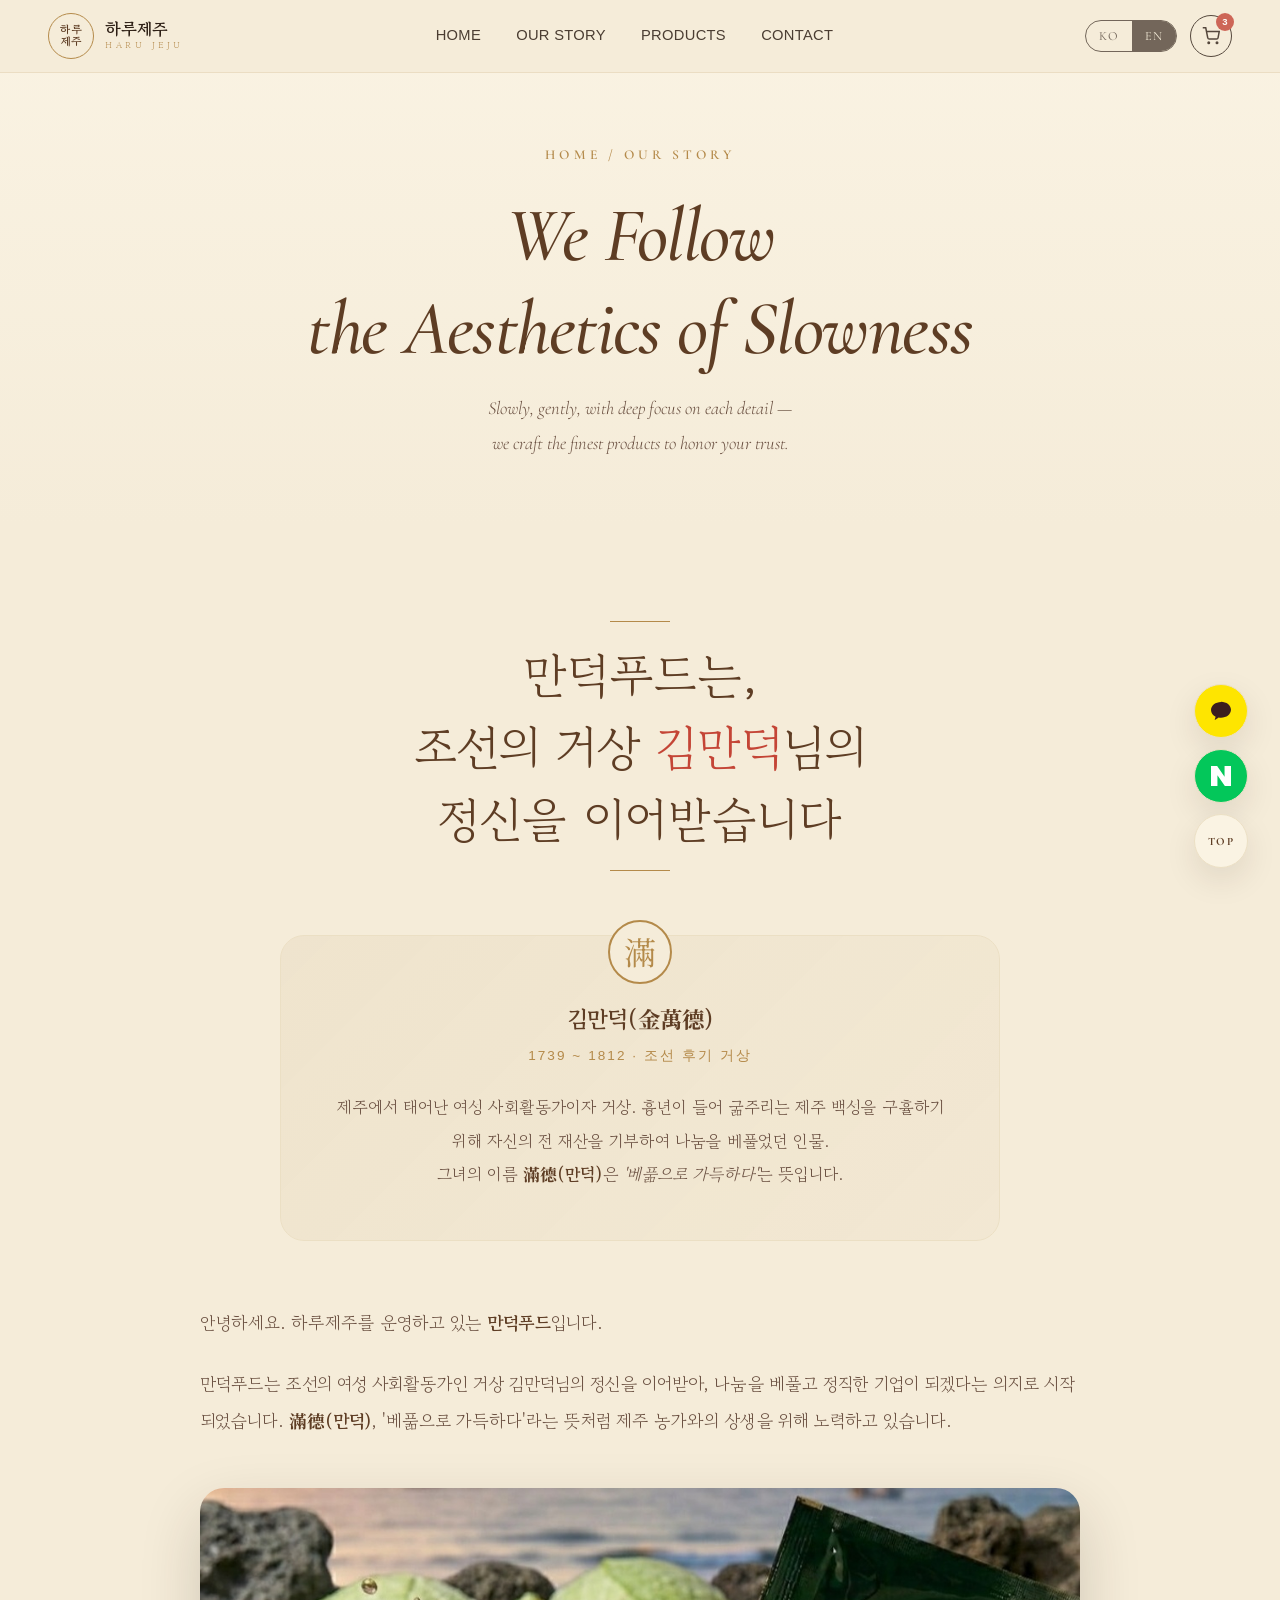
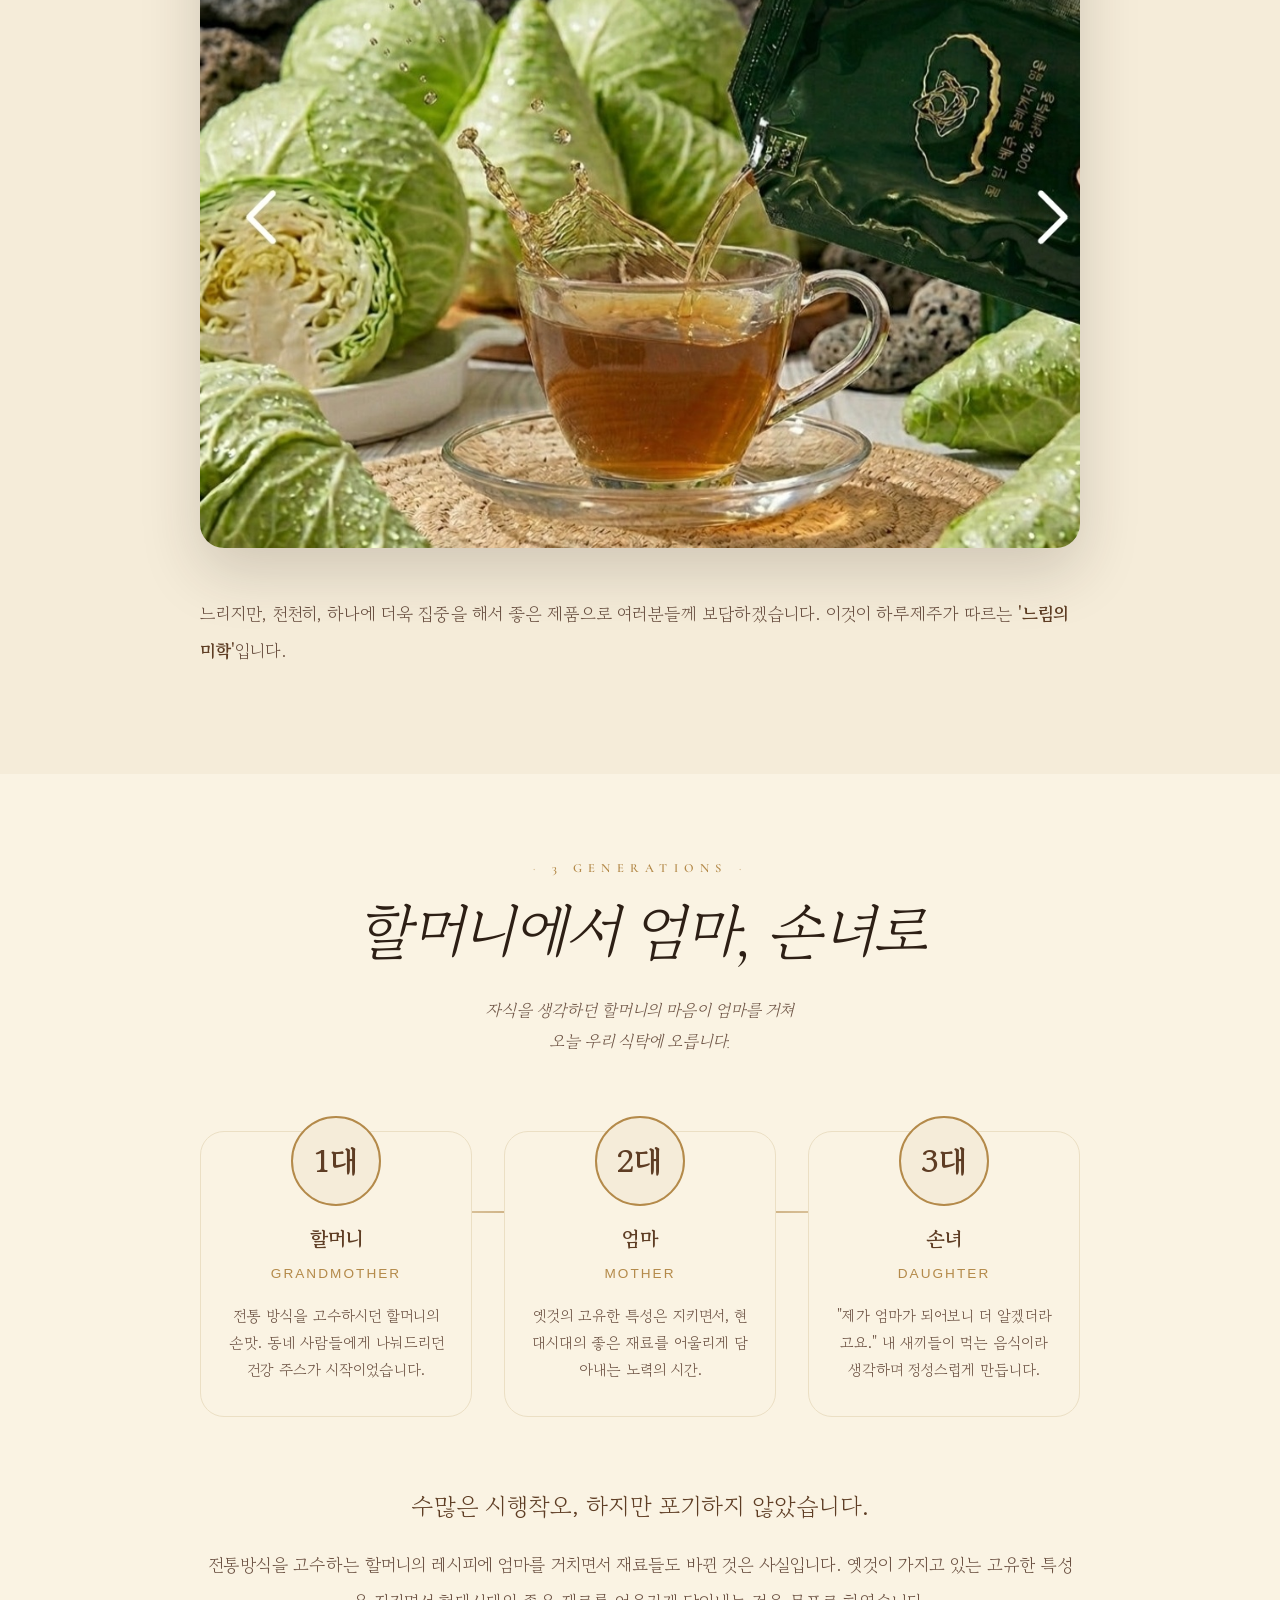
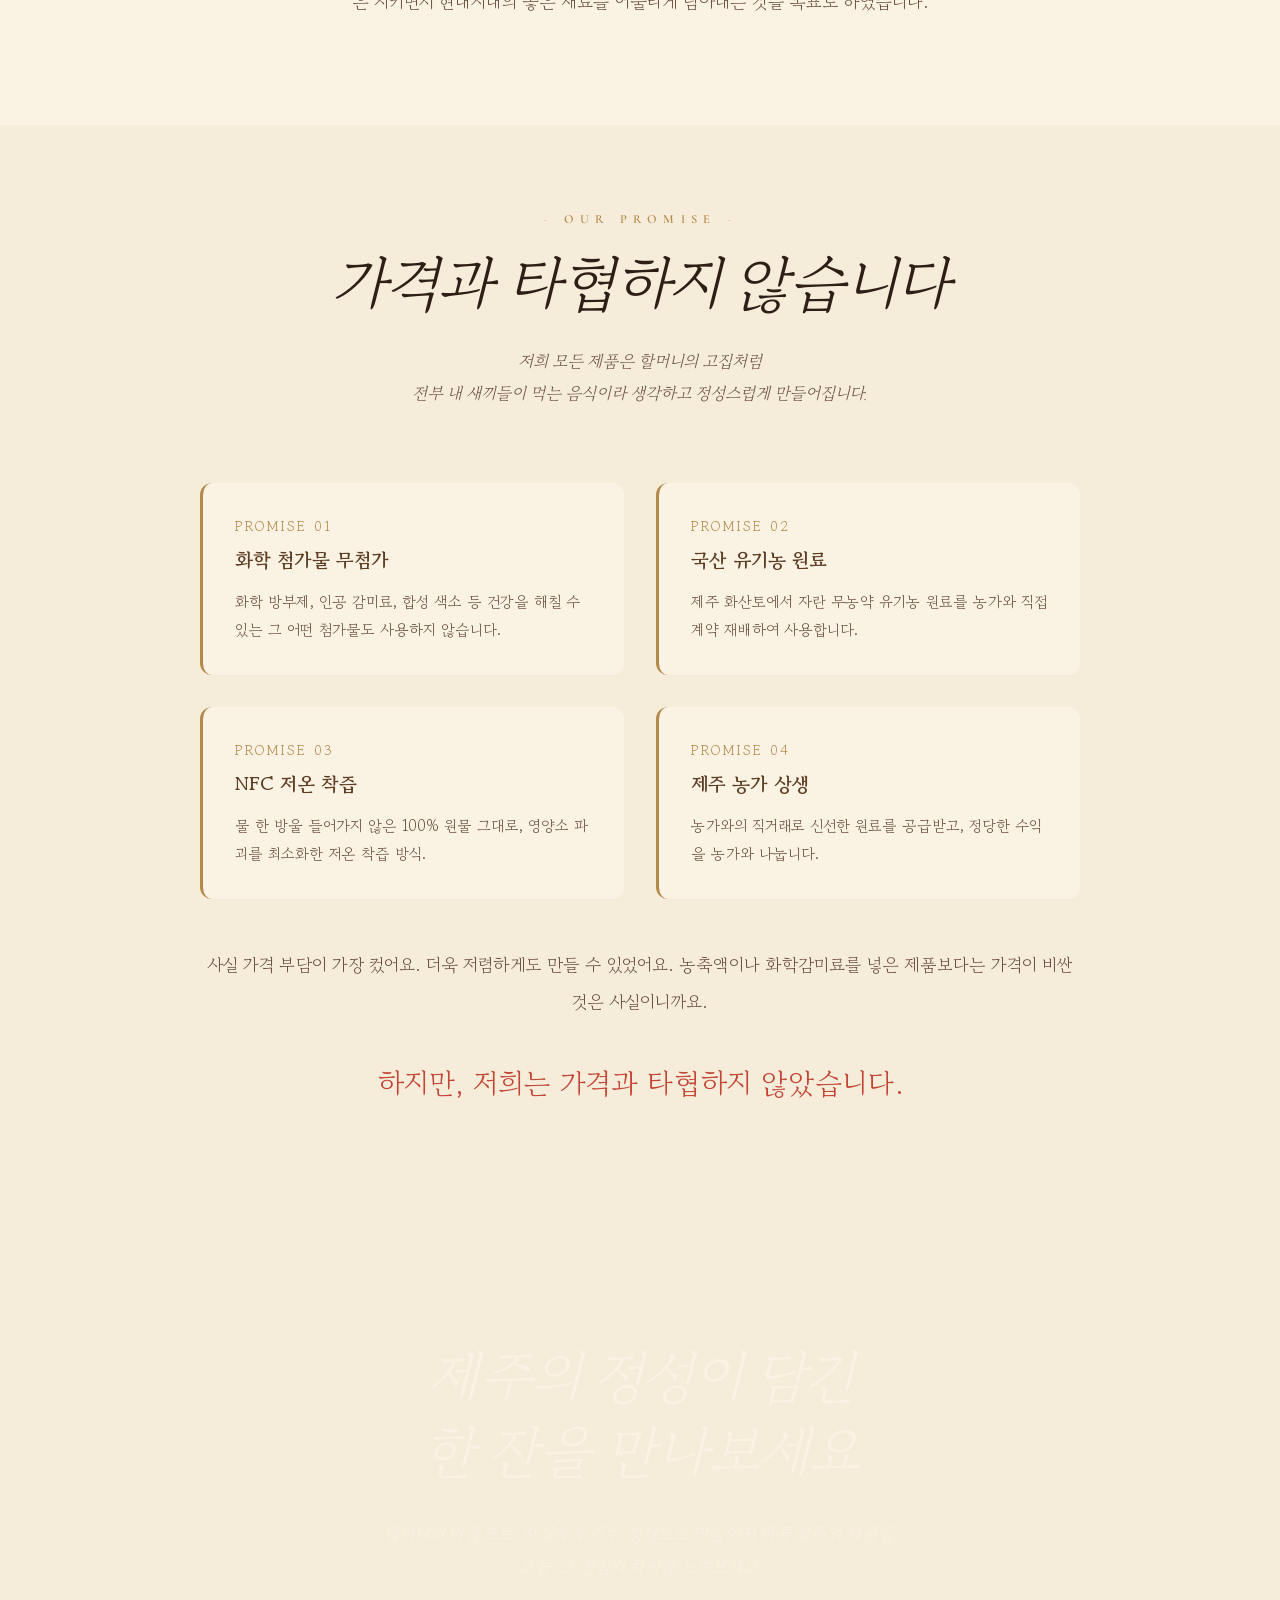
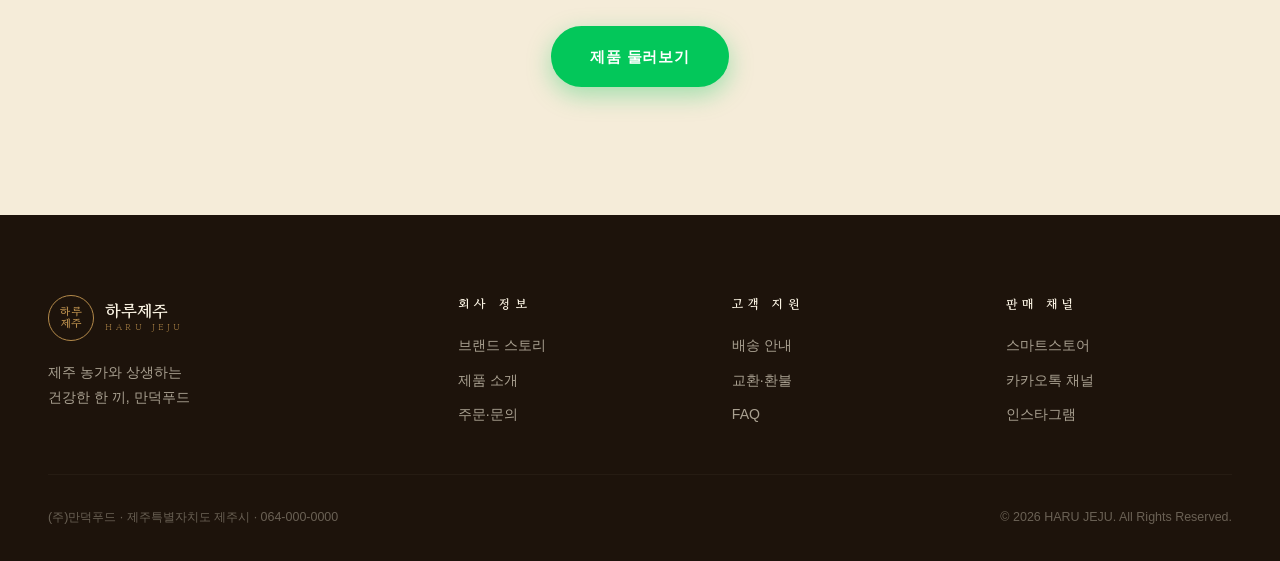
==== commit aabd202e: "Add files via upload" ====
--- a/pages/about.html
+++ b/pages/about.html
@@ -316,7 +316,7 @@
         제주 농가와의 상생을 위해 노력하고 있습니다.
       </p>
 
-      <div class="image-wrap reveal" style="background-image: url('../images/kids-farm.jpg'), linear-gradient(135deg, #6b8e4e, #d4e0a8); aspect-ratio: 16/9;"></div>
+      <div class="image-wrap reveal" style="background-image: url('../images/12.jpg'), linear-gradient(135deg, #6b8e4e, #d4e0a8); aspect-ratio: 4/3; background-position: center;"></div>
 
       <p>
         느리지만, 천천히, 하나에 더욱 집중을 해서
--- a/css/style.css
+++ b/css/style.css
@@ -2,7 +2,7 @@
    하루제주 (HARU JEJU) - Cinematic v2
    ============================================ */
 
-@import url('https://fonts.googleapis.com/css2?family=Cormorant+Garamond:wght@300;400;500;600;700&family=Nanum+Myeongjo:wght@400;700;800&family=Noto+Serif+KR:wght@300;400;500;700;900&family=Gaegu:wght@400;700&family=Pretendard:wght@300;400;500;600;700;800&display=swap');
+@import url('https://fonts.googleapis.com/css2?family=Cormorant+Garamond:wght@300;400;500;600;700&family=Gowun+Batang:wght@400;700&family=Noto+Serif+KR:wght@300;400;500;700;900&family=Gaegu:wght@400;700&family=Pretendard:wght@300;400;500;600;700;800&display=swap');
 
 :root {
   /* Brand Colors */
@@ -24,8 +24,8 @@
   --black: #000000;
 
   /* Typography */
-  --font-serif-ko: 'Noto Serif KR', 'Nanum Myeongjo', serif;
-  --font-serif-en: 'Cormorant Garamond', 'Noto Serif KR', serif;
+  --font-serif-ko: 'Gowun Batang', 'Noto Serif KR', serif;
+  --font-serif-en: 'Cormorant Garamond', 'Gowun Batang', serif;
   --font-sans: 'Pretendard', 'Noto Sans KR', -apple-system, sans-serif;
   --font-hand: 'Gaegu', 'Nanum Pen Script', cursive;
 
@@ -283,29 +283,42 @@
   isolation: isolate;
 }
 
-/* Hero Background — uses photo if available, otherwise rich gradient */
+/* Hero Background — uses photo if available, otherwise rich gradient fallback
+   Stacking order (bottom → top): solid color → fallback gradients → photo */
 .hero-bg {
   position: absolute;
   inset: 0;
   z-index: -2;
   background-image:
-    url('images/hero-cabbage-jeju.jpg');
+    /* TOP: actual photo (renders on top if it loads) */
+    url('../images/메인2.jpg'),
+    url('../메인2.jpg'),
+    /* FALLBACK: multi-layer Jeju sunset gradient (visible only if photo fails) */
+    linear-gradient(180deg,
+      #f5d09a 0%,
+      #e8a878 18%,
+      #d4815a 32%,
+      transparent 55%),
+    linear-gradient(180deg,
+      transparent 50%,
+      rgba(58, 90, 110, 0.5) 58%,
+      rgba(40, 70, 88, 0.7) 65%,
+      transparent 78%),
+    radial-gradient(ellipse 80% 60% at 30% 100%,
+      #4a6b35 0%,
+      #6b8e4e 30%,
+      transparent 65%),
+    radial-gradient(ellipse 70% 50% at 75% 95%,
+      #5a7d3e 0%,
+      #7ba055 30%,
+      transparent 60%),
+    linear-gradient(135deg, #3d5a3a 0%, #6b8e4e 40%, #b48a4a 75%, #d4a76a 100%);
   background-size: cover;
   background-position: center;
+  background-repeat: no-repeat;
+  background-color: #5a7d3e;
   /* Slow zoom animation */
   animation: heroZoom 20s var(--ease-soft) infinite alternate;
-}
-
-/* Beautiful fallback gradient if photo missing */
-.hero-bg::before {
-  content: '';
-  position: absolute;
-  inset: 0;
-  background:
-    radial-gradient(ellipse at 30% 30%, rgba(255, 195, 100, 0.5) 0%, transparent 50%),
-    radial-gradient(ellipse at 70% 60%, rgba(107, 142, 78, 0.7) 0%, transparent 60%),
-    linear-gradient(135deg, #2d4a2d 0%, #5e7c3e 30%, #b48a4a 70%, #d4a76a 100%);
-  z-index: -1;
 }
 
 @keyframes heroZoom {
@@ -313,14 +326,17 @@
   100% { transform: scale(1.08); }
 }
 
-/* Dark overlay for text legibility */
+/* Subtle overlay — keeps text readable but lets beautiful background shine */
 .hero-overlay {
   position: absolute;
   inset: 0;
   z-index: -1;
   background:
-    linear-gradient(180deg, rgba(0,0,0,0.35) 0%, rgba(0,0,0,0.15) 35%, rgba(0,0,0,0.45) 100%),
-    linear-gradient(135deg, rgba(94, 61, 36, 0.25), rgba(45, 31, 21, 0.4));
+    radial-gradient(ellipse at center,
+      rgba(0,0,0,0.15) 0%,
+      rgba(0,0,0,0.35) 70%,
+      rgba(0,0,0,0.45) 100%),
+    linear-gradient(180deg, rgba(0,0,0,0.1) 0%, transparent 30%, rgba(0,0,0,0.3) 100%);
 }
 
 /* Subtle grain texture */
@@ -362,11 +378,14 @@
 .hero-title {
   font-family: var(--font-serif-ko);
   font-weight: 300;
-  font-size: clamp(2.5rem, 7vw, 5.8rem);
-  line-height: 1.18;
+  font-size: clamp(2rem, 5.5vw, 4.5rem);
+  line-height: 1.25;
   letter-spacing: -0.02em;
   margin-bottom: 2rem;
   text-shadow: 0 2px 20px rgba(0, 0, 0, 0.3);
+  /* 한글 어절 단위 줄바꿈 */
+  word-break: keep-all;
+  overflow-wrap: break-word;
 }
 
 body.lang-en .hero-title {
@@ -594,11 +613,11 @@
 }
 
 .story-image {
-  aspect-ratio: 3/4;
+  aspect-ratio: 4/3;
   border-radius: var(--radius-lg);
   background-size: cover;
-  background-position: center;
-  background-image: url('images/kids-farm.jpg');
+  background-position: center 35%;
+  background-image: url('../images/메인1.jpg'), url('../메인1.jpg');
   background-color: var(--jeju-green-dark);
   box-shadow: var(--shadow-lg);
   position: relative;
@@ -680,9 +699,10 @@
   border-radius: 50%;
   background: var(--paper-light);
   display: grid; place-items: center;
-  font-size: 1.4rem;
   border: 1px solid var(--gold-light);
-}
+  color: var(--brown-dark);
+}
+.value-item .icon svg { display: block; }
 .value-item h4 {
   font-family: var(--font-serif-ko);
   font-size: 0.95rem;
@@ -734,22 +754,22 @@
 
 .product-grid {
   display: grid;
-  grid-template-columns: repeat(auto-fill, minmax(280px, 1fr));
-  gap: 2rem;
+  grid-template-columns: repeat(auto-fill, minmax(220px, 1fr));
+  gap: 1.25rem;
 }
 
 .product-card {
   background: var(--paper-light);
-  border-radius: var(--radius-md);
+  border-radius: var(--radius-sm);
   overflow: hidden;
   border: 1px solid transparent;
-  transition: all 0.4s var(--ease);
+  transition: all 0.35s var(--ease);
   cursor: pointer;
   position: relative;
 }
 .product-card:hover {
-  transform: translateY(-8px);
-  box-shadow: var(--shadow-lg);
+  transform: translateY(-4px);
+  box-shadow: var(--shadow-md);
   border-color: var(--gold-light);
 }
 
@@ -760,25 +780,25 @@
   background-color: var(--paper-dark);
   position: relative;
   overflow: hidden;
-  transition: transform 0.6s var(--ease);
+  transition: transform 0.5s var(--ease);
 }
 .product-card:hover .card-image {
-  transform: scale(1.05);
+  transform: scale(1.03);
 }
 .product-card .card-image::before {
   content: '';
   position: absolute; inset: 0;
-  background: linear-gradient(to bottom, transparent 60%, rgba(45, 31, 21, 0.1));
+  background: linear-gradient(to bottom, transparent 65%, rgba(45, 31, 21, 0.08));
 }
 
 .product-badge {
   position: absolute;
-  top: 1rem; left: 1rem;
+  top: 0.7rem; left: 0.7rem;
   background: var(--accent);
   color: white;
-  padding: 0.3rem 0.8rem;
+  padding: 0.22rem 0.6rem;
   border-radius: var(--radius-pill);
-  font-size: 0.7rem;
+  font-size: 0.62rem;
   font-weight: 700;
   letter-spacing: 0.08em;
   z-index: 2;
@@ -786,64 +806,64 @@
 .product-badge.organic { background: var(--jeju-green); }
 .product-badge.best { background: var(--brown-dark); }
 
-.product-info { padding: 1.5rem 1.5rem 1.7rem; }
+.product-info { padding: 1rem 1rem 1.15rem; }
 
 .product-category {
   font-family: var(--font-serif-en);
-  font-size: 0.7rem;
+  font-size: 0.62rem;
   color: var(--gold);
-  letter-spacing: 0.2em;
+  letter-spacing: 0.18em;
   text-transform: uppercase;
-  margin-bottom: 0.6rem;
+  margin-bottom: 0.4rem;
   font-weight: 600;
 }
 
 .product-name {
-  font-family: var(--font-serif-ko);
-  font-size: 1rem;
-  font-weight: 700;
+  font-family: var(--font-sans);
+  font-size: 0.88rem;
+  font-weight: 600;
   color: var(--ink);
-  margin-bottom: 0.6rem;
-  line-height: 1.5;
-  min-height: 3em;
+  margin-bottom: 0.45rem;
+  line-height: 1.45;
+  min-height: 2.55em;
   display: -webkit-box;
   -webkit-line-clamp: 2;
   -webkit-box-orient: vertical;
   overflow: hidden;
-  letter-spacing: -0.01em;
-}
-body.lang-en .product-name { font-family: var(--font-serif-en); font-weight: 500; }
+  letter-spacing: -0.012em;
+}
+body.lang-en .product-name { font-family: var(--font-serif-en); font-weight: 500; font-size: 0.95rem; }
 
 .product-meta {
   display: flex;
   align-items: center;
+  gap: 0.35rem;
+  font-size: 0.7rem;
+  color: var(--ink-light);
+  margin-bottom: 0.65rem;
+}
+.product-meta .star { color: #f59e0b; }
+
+.product-price {
+  display: flex;
+  align-items: baseline;
   gap: 0.4rem;
-  font-size: 0.78rem;
-  color: var(--ink-light);
-  margin-bottom: 1rem;
-}
-.product-meta .star { color: #f59e0b; }
-
-.product-price {
-  display: flex;
-  align-items: baseline;
-  gap: 0.5rem;
   flex-wrap: wrap;
 }
 .product-price .discount {
   color: var(--accent);
   font-weight: 800;
-  font-size: 0.9rem;
+  font-size: 0.78rem;
 }
 .product-price .original {
   color: var(--ink-light);
   text-decoration: line-through;
-  font-size: 0.82rem;
-  opacity: 0.7;
+  font-size: 0.72rem;
+  opacity: 0.65;
 }
 .product-price .current {
   font-family: var(--font-serif-en);
-  font-size: 1.35rem;
+  font-size: 1.1rem;
   font-weight: 700;
   color: var(--ink);
   margin-left: auto;
@@ -888,9 +908,10 @@
   background: var(--paper);
   border: 1.5px solid var(--gold-light);
   display: grid; place-items: center;
-  font-size: 1.8rem;
+  color: var(--brown-dark);
   transition: all 0.4s var(--ease);
 }
+.process-step .icon-circle svg { display: block; }
 .process-step:hover .icon-circle {
   border-color: var(--gold);
   transform: rotate(-5deg) scale(1.05);
@@ -928,11 +949,13 @@
 .section-cta {
   padding: var(--section-pad) 0;
   background:
-    linear-gradient(135deg, rgba(45, 31, 21, 0.92) 0%, rgba(94, 61, 36, 0.95) 100%),
-    url('images/jeju-dolharubang.jpg');
+    linear-gradient(135deg, rgba(45, 31, 21, 0.85) 0%, rgba(94, 61, 36, 0.9) 100%),
+    url('../images/메인2.jpg'),
+    url('../메인2.jpg');
   background-size: cover;
   background-position: center;
   background-attachment: fixed;
+  background-color: #2d1f15;
   color: var(--paper-light);
   text-align: center;
   position: relative;
@@ -1164,10 +1187,10 @@
   .hero-eyebrow::before, .hero-eyebrow::after { width: 25px; }
   .hero-cta { flex-direction: column; width: 100%; max-width: 280px; margin: 0 auto; }
   .hero-cta .btn { width: 100%; justify-content: center; }
-  .product-grid { grid-template-columns: 1fr 1fr; gap: 1rem; }
-  .product-info { padding: 1rem; }
-  .product-name { font-size: 0.88rem; min-height: 2.6em; }
-  .product-price .current { font-size: 1.05rem; }
+  .product-grid { grid-template-columns: 1fr 1fr; gap: 0.85rem; }
+  .product-info { padding: 0.8rem; }
+  .product-name { font-size: 0.82rem; min-height: 2.4em; }
+  .product-price .current { font-size: 0.95rem; }
   .footer-grid { grid-template-columns: 1fr; }
   .story-values { grid-template-columns: 1fr; }
   .fab-group { bottom: 1rem; right: 1rem; }
